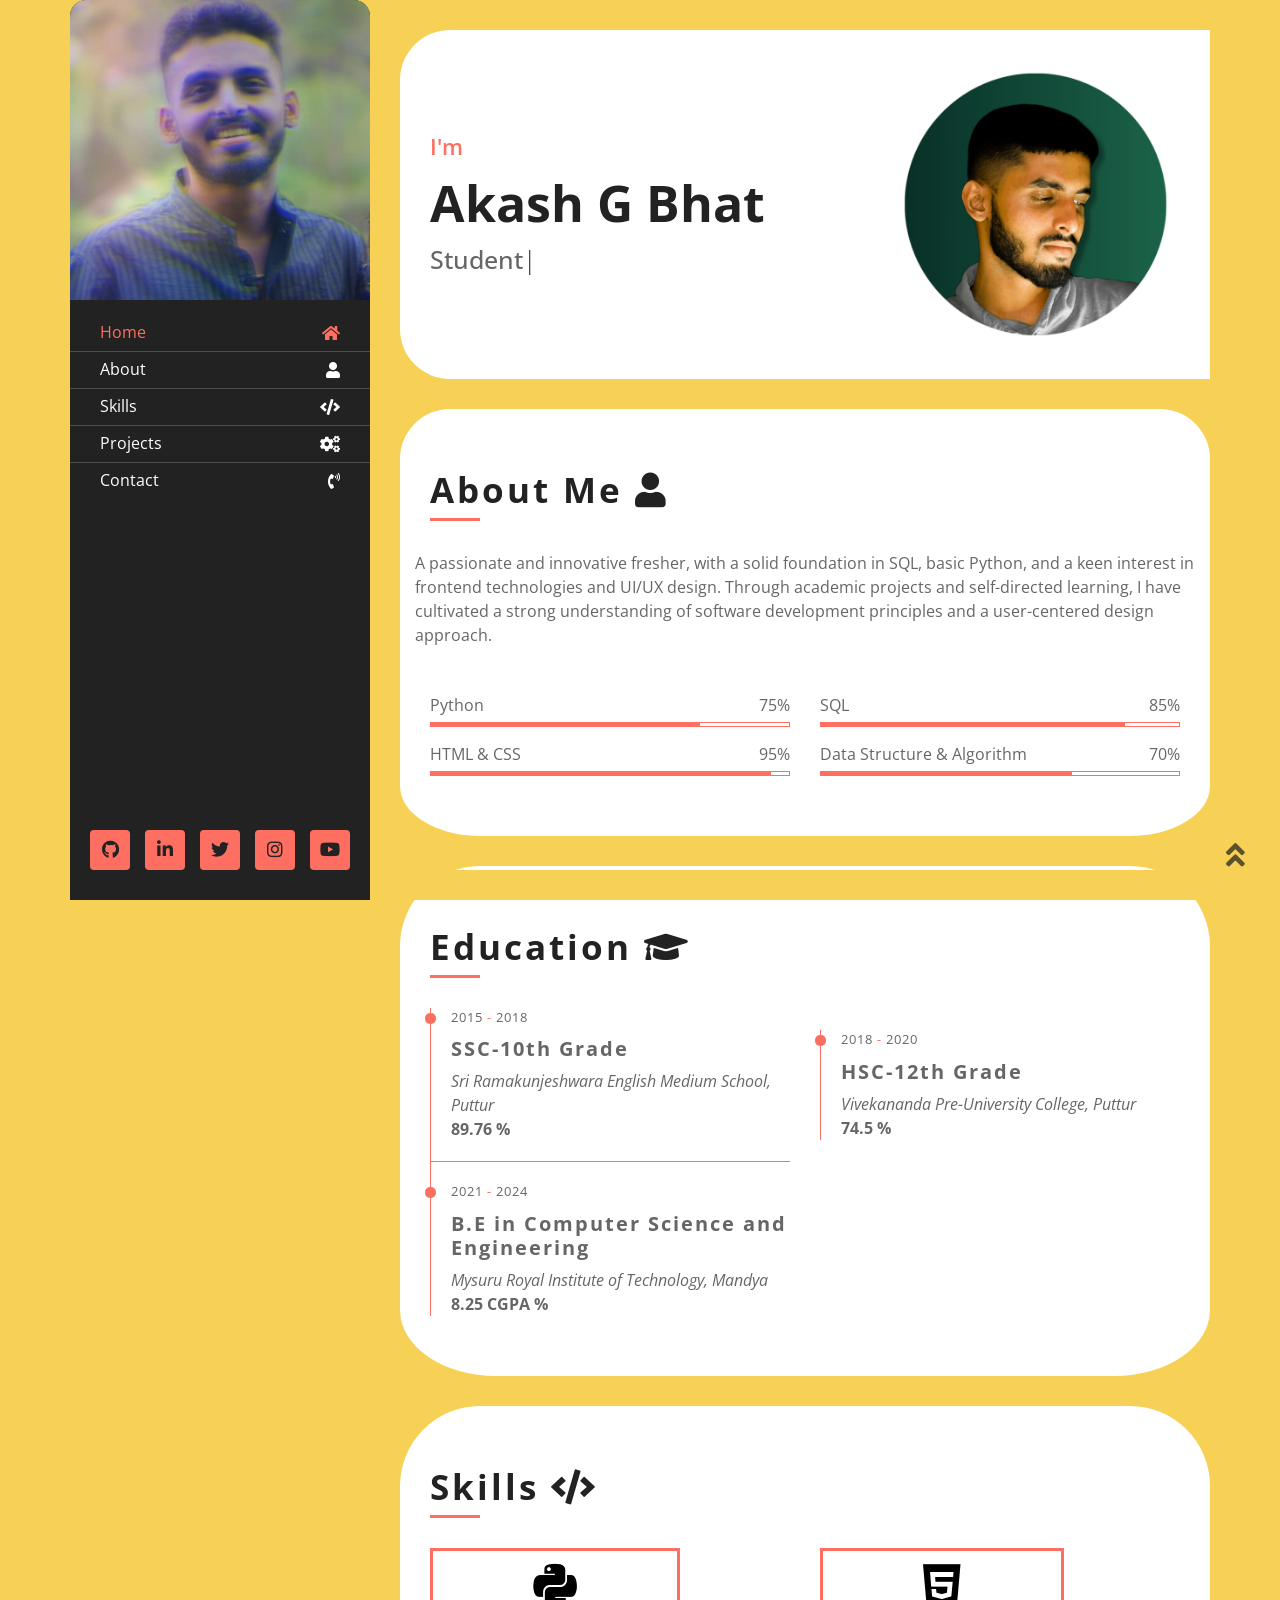
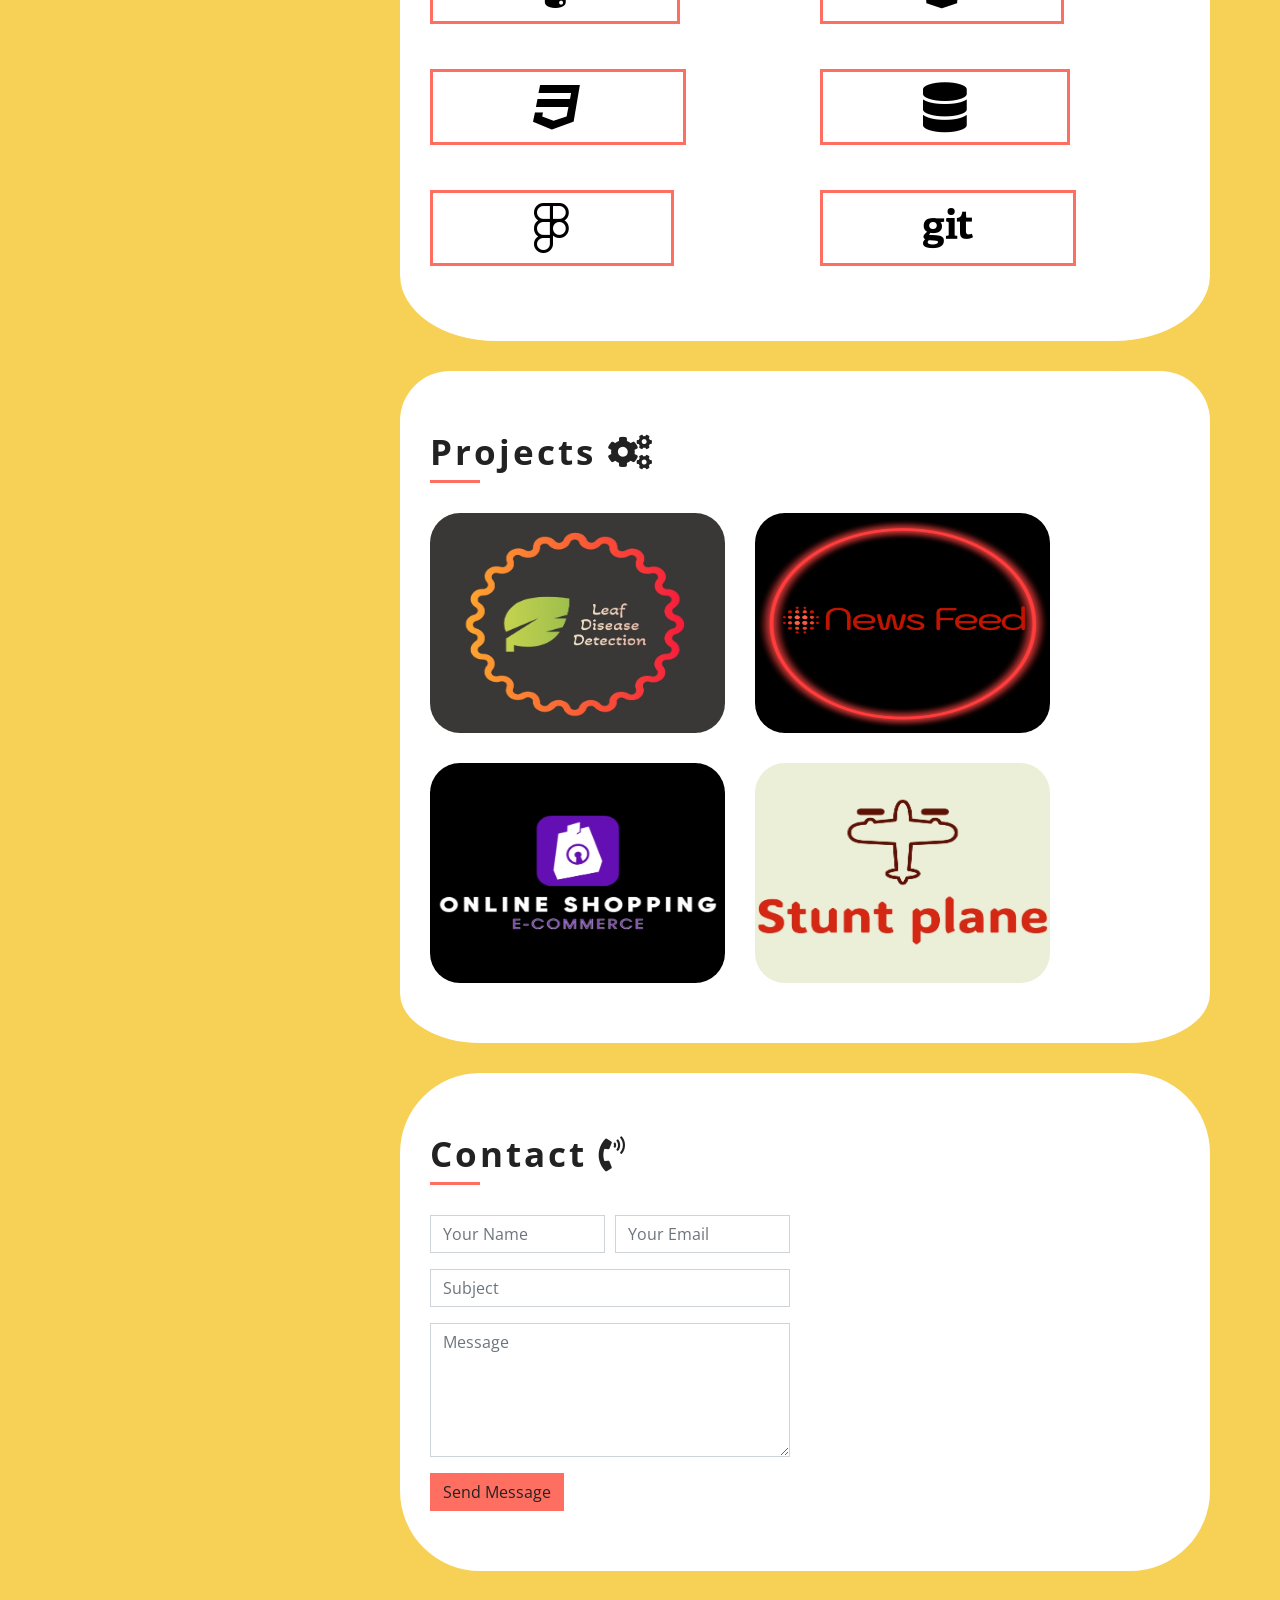
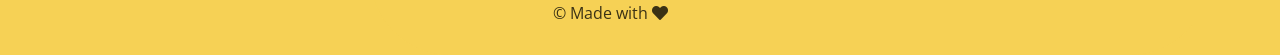
==== Akash_Portfolio/index.html @ 5461d787 "Created" ====
<!DOCTYPE html>
<html lang="en">
    <head>
        <meta charset="utf-8">
        <title>My Portfolio</title>
        <meta content="width=device-width, initial-scale=1.0" name="viewport">
        <meta content="Resume Website Template Free Download" name="keywords">
        <meta content="Resume Website Template Free Download" name="description">

        <!-- Favicon -->
        <link href="img/favicon.ico" rel="icon">

        <!-- Google Fonts -->
        <link href="https://fonts.googleapis.com/css2?family=Open+Sans:300;400;600;700;800&display=swap" rel="stylesheet">

        <!-- CSS Libraries -->
        <link href="https://stackpath.bootstrapcdn.com/bootstrap/4.4.1/css/bootstrap.min.css" rel="stylesheet">
        <link href="https://cdnjs.cloudflare.com/ajax/libs/font-awesome/5.10.0/css/all.min.css" rel="stylesheet">
        <link href="lib/slick/slick.css" rel="stylesheet">
        <link href="lib/slick/slick-theme.css" rel="stylesheet">
        <link href="lib/lightbox/css/lightbox.min.css" rel="stylesheet">

        <!-- Template Stylesheet -->
        <link href="css/style.css" rel="stylesheet">
    </head>

    <body data-spy="scroll" data-target=".navbar" data-offset="51">
        <div class="wrapper">
            <div class="sidebar">
                <div class="sidebar-header">
                    <img src="img/profile.jpg" alt="Image">
                </div>
                <div class="sidebar-content">
                    <nav class="navbar navbar-expand-md bg-dark navbar-dark">
                        <a href="#" class="navbar-brand">Navigation</a>
                        <button type="button" class="navbar-toggler" data-toggle="collapse" data-target="#navbarCollapse">
                            <span class="navbar-toggler-icon"></span>
                        </button>
                        <div class="collapse navbar-collapse" id="navbarCollapse">
                            <ul class="nav navbar-nav">
                                <li class="nav-item">
                                    <a class="nav-link" href="#header">Home<i class="fa fa-home"></i></a>
                                </li>
                                <li class="nav-item">
                                    <a class="nav-link" href="#about">About<i class="fa fa-user"></i></a>
                                </li>
                               <!--  <li class="nav-item">
                                    <a class="nav-link" href="#experience">Experience<i class="fa fa-star"></i></a>
                                </li>
                                -->
                                <li class="nav-item">
                                    <a class="nav-link" href="#service">Skills<i class="fa fa-code"></i></a>
                                </li>
                                <li class="nav-item">
                                    <a class="nav-link" href="#portfolio">Projects<i class="fa fa-cogs"></i></a>
                                </li>
                                <li class="nav-item">
                                    <a class="nav-link" href="#contact">Contact<i class="fa fa-phone-volume"></i></a>
                                </li>
                            </ul>
                        </div>
                    </nav>
                </div>
                <div class="sidebar-footer">
                        <a class="btn" href="https://github.com/akashgbhat"><i class="fab fa-github"></i></a>
                        <a class="btn" href="https://www.linkedin.com/in/akashgbhat2002"><i class="fab fa-linkedin-in"></i></a>
                        <a class="btn" href="https://x.com/akashgbhat11"><i class="fab fa-twitter"></i></a>
                        <a class="btn" href="https://www.instagram.com/akashgbhat"><i class="fab fa-instagram"></i></a>
                        <a class="btn" href="https://youtube.com/@ak11creations"><i class="fab fa-youtube"></i></a>
                </div>
            </div>
            <div class="content">
                <!-- Header Start -->
                <div class="header" id="header">
                    <div class="content-inner">
                        <p>I'm</p>
                        <h1>Akash G Bhat</h1>
                        <h2></h1>
                        <div class="typed-text">Student, Web Developer, SQL Developer, Software DeveloperS</div>
                    </div>
                </div>
                <!-- Header End -->
                
                <!-- Large Button Start -->
                <div class="large-btn">
                    <div class="content-inner">
                    </div>
                </div>
                <!-- Large Button End -->
                
                <!-- About Start -->
                <div class="about" id="about">
                    <div class="content-inner">
                        <div class="content-header">
                            <h2>About Me <i class="fa fa-user"></i></h2>
                        </div>
                        <div class="row align-items-center">
                           
                                <p>
                                    A passionate and innovative fresher, with a solid foundation in SQL, basic Python, and a keen interest in frontend technologies and UI/UX design. Through academic projects and self-directed learning, I have cultivated a strong understanding of software development principles and a user-centered design approach.                                </p>

                        </div>
                        <div class="row">
                            <div class="col-md-6">
                                <div class="skills">
                                    <div class="skill-name">
                                        <p>Python</p><p>75%</p>
                                    </div>
                                    <div class="progress">
                                        <div class="progress-bar" role="progressbar" aria-valuenow="75" aria-valuemin="0" aria-valuemax="100"></div>
                                    </div>
                                    <div class="skill-name">
                                        <p>HTML & CSS</p><p>95%</p>
                                    </div>
                                    <div class="progress">
                                        <div class="progress-bar" role="progressbar" aria-valuenow="95" aria-valuemin="0" aria-valuemax="100"></div>
                                    </div>
                                </div>
                            </div>
                            <div class="col-md-6">
                                <div class="skills">
                                    <div class="skill-name">
                                        <p>SQL</p><p>85%</p>
                                    </div>
                                    <div class="progress">
                                        <div class="progress-bar" role="progressbar" aria-valuenow="85" aria-valuemin="0" aria-valuemax="100"></div>
                                    </div>
                                    <div class="skill-name">
                                        <p>Data Structure & Algorithm</p><p>70%</p>
                                    </div>
                                    <div class="progress">
                                        <div class="progress-bar" role="progressbar" aria-valuenow="70" aria-valuemin="0" aria-valuemax="100"></div>
                                    </div>
                                </div>
                            </div>
                        </div>
                    </div>
                </div>
                <!-- About End -->
                
                <!-- Education Start -->
                <div class="education" id="education">
                    <div class="content-inner">
                        <div class="content-header">
                            <h2>Education <i class="fa fa-graduation-cap"></i></h2>
                        </div>
                        <div class="row align-items-center">
                            <div class="col-md-6">
                                <div class="edu-col">
                                    <span> 2015 <i>-</i> 2018 </span>
                                    <h3>SSC-10th Grade</h3>
                                    <p><i>Sri Ramakunjeshwara English Medium School, Puttur</i></p>
                                    <b>89.76 %</b>
                                </div>
                            </div>
                            <div class="col-md-6">
                                <div class="edu-col">
                                    <span> 2018 <i>-</i> 2020 </span>
                                    <h3>HSC-12th Grade</h3>
                                    <p><i>Vivekananda Pre-University College, Puttur</i></p>
                                    <b>74.5 %</b>
                                </div>
                            </div>
                            <div class="col-md-6">
                                <div class="edu-col">
                                    <span> 2021 <i>-</i> 2024 </span>
                                    <h3>B.E in Computer Science and Engineering</h3>
                                    <p><i>Mysuru Royal Institute of Technology, Mandya</i></p>
                                    <b>8.25 CGPA %</b>
                                </div>
                            </div>
                            
                        </div>
                    </div>
                </div>
                <!-- Education Start -->
                
                <!-- Experience
                <div class="experience" id="experience">
                    <div class="content-inner">
                        <div class="content-header">
                            <h2>Experience</h2>
                        </div>
                        <div class="row align-items-center">
                            <div class="col-md-6">
                                <div class="exp-col">
                                    <span> <i>to</i> </span>
                                    <h3></h3>
                                    <h4></h4>
                                    <h5></h5>
                                    <p></p>
                                </div>
                            </div>
                           
                            
                           
                        </div>
                    </div>
                </div>
                Experience  -->
                
                <!-- Service Start -->
                <div class="service" id="service">
                    <div class="content-inner">
                        <div class="content-header">
                            <h2>Skills <i class="fa fa-code"></i></h2>
                        </div>
                        <div class="row align-items-center">
                            <div class="col-md-6">
                                <div class="srv-col">
                                    <i class="fab fa-python"></i>
                                </div>
                            </div>
                            <div class="col-md-6">
                                <div class="srv-col">
                                  <i class="fab fa-html5"></i>

                                </div>
                            </div>
                            <div class="col-md-6">
                                <div class="srv-col">
                            <i class="fab fa-css3"></i>
                                </div>
                            </div>
                            <div class="col-md-6">
                                <div class="srv-col">
                                    <i class="fa fa-database"></i>                                    
                                </div>
                            </div>
                            <div class="col-md-6">
                                <div class="srv-col">
                                    <i class="fab fa-figma"></i>                                    
                                </div>
                            </div>

                            <div class="col-md-6">
                                <div class="srv-col">
                                    <i class="fab fa-git"></i>
                                </div>
                            </div>
                        </div>
                    </div>
                </div>
                <!-- Service Start -->
                
                <!-- Portfolio Start -->
                <div class="portfolio" id="portfolio">
                    <div class="content-inner">
                        <div class="content-header">
                            <h2>Projects <i class="fa fa-cogs"></i></h2>
                        </div>
                        <div class="row portfolio-container">
                            <div class="col-lg-5 col-md-6 portfolio-item web-des">
                                <div class="portfolio-wrap">
                                    <figure>
                                        <img src="img/project1.jpg" class="img-fluid" alt="">
                                        <a href="img/project1.jpg" data-lightbox="portfolio" data-title="Project Name" class="link-preview" title="Preview"><i class="fa fa-eye"></i></a>
                                        
                                        <a class="portfolio-title" href="#">Leaf Disease Detection <span>AI & ML</span></a>
                                    </figure>
                                </div>
                            </div>

                            <div class="col-lg-5 col-md-6 portfolio-item web-des">
                                <div class="portfolio-wrap">
                                    <figure>
                                        <img src="img/project2.jpg" class="img-fluid" alt="">
                                        <a href="img/project2.jpg" class="link-preview" data-lightbox="portfolio" data-title="Project Name" title="Preview"><i class="fa fa-eye"></i></a>
                                        <a class="portfolio-title" href="#">News Feed<span>Android Application</span></a>
                                    </figure>
                                </div>
                            </div>

                            <div class="col-lg-5 col-md-6 portfolio-item web-dev">
                                <div class="portfolio-wrap">
                                    <figure>
                                        <img src="img/project3.jpg" class="img-fluid" alt="">
                                        <a href="img/project3.jpg" class="link-preview" data-lightbox="portfolio" data-title="Project Name" title="Preview"><i class="fa fa-eye"></i></a>
                                        <a class="portfolio-title" href="#">Online Shopping <span>DBMS</span></a>
                                    </figure>
                                </div>
                            </div>
                            <div class="col-lg-5 col-md-6 portfolio-item web-dev">
                                <div class="portfolio-wrap">
                                    <figure>
                                        <img src="img/project4.jpg" class="img-fluid" alt="">
                                        <a href="img/project4.jpg" class="link-preview" data-lightbox="portfolio" data-title="Project Name" title="Preview"><i class="fa fa-eye"></i></a>
                                        <a class="portfolio-title" href="#">Stunt Plane <span>c++</span></a>
                                    </figure>
                                </div>
                            </div>

                            
                            
                            
                        </div>
                    </div>
                </div>
                <!-- Portfolio Start -->
                

                
                <!-- Contact Start -->
                <div class="contact" id="contact">
                    <div class="content-inner">
                        <div class="content-header">
                            <h2>Contact <i class="fa fa-phone-volume"></i></h2>
                        </div>
                        <div class="row align-items-center">
                            <div class="col-md-6">
                                <div class="form">
                                    <form>
                                        <div class="form-row">
                                            <div class="form-group col-md-6">
                                                <input type="text" class="form-control" placeholder="Your Name" />
                                            </div>
                                            <div class="form-group col-md-6">
                                                <input type="email" class="form-control" placeholder="Your Email" />
                                            </div>
                                        </div>
                                        <div class="form-group">
                                            <input type="text" class="form-control" placeholder="Subject" />
                                        </div>
                                        <div class="form-group">
                                            <textarea class="form-control" rows="5" placeholder="Message"></textarea>
                                        </div>
                                        <div><button class="btn" type="submit">Send Message</button></div>
                                    </form>
                                </div>
                            </div>
                        </div>
                    </div>
                </div>
                <!-- Contact End -->
                
                <!-- Footer Start -->
                <div class="footer">
                    <div class="content-inner">
                        <div class="row align-items-center">
                            <div class="col-md-6">
                                <p>&copy; Made with <i class="fa fa-heart " ></i>  </p>
                            
                            </div>
                        </div>
                    </div>
                </div>
                <!-- Footer Start -->
            </div>
        </div>
        
        <!-- Back to Top -->
        <a href="#" class="back-to-top"><i class="fa fa-angle-double-up"></i></a>
        
        <!-- JavaScript Libraries -->
        <script src="https://code.jquery.com/jquery-3.4.1.min.js"></script>
        <script src="https://stackpath.bootstrapcdn.com/bootstrap/4.4.1/js/bootstrap.bundle.min.js"></script>
        <script src="lib/easing/easing.min.js"></script>
        <script src="lib/slick/slick.min.js"></script>
        <script src="lib/typed/typed.min.js"></script>
        <script src="lib/waypoints/waypoints.min.js"></script>
        <script src="lib/isotope/isotope.pkgd.min.js"></script>
        <script src="lib/lightbox/js/lightbox.min.js"></script>
        
        <!-- Template Javascript -->
        <script src="js/main.js"></script>
    </body>
</html>
---- Akash_Portfolio/css/style.css ----
/**********************************/
/********** General CSS ***********/
/**********************************/
body {
    color: #666666;
    background: #F6D155;
    font-family: 'Open Sans', sans-serif;
}

a {
    color: #222222;
    transition: all .3s;
}

a:hover,
a:active,
a:focus {
    color: #FF6F61;
    outline: none;
    text-decoration: none;
}

.btn:focus {
    box-shadow: none;
}


/**********************************/
/****** Layout with Sidebar *******/
/**********************************/
.wrapper {
    position: relative;
    margin: 0 auto;
    width: 100%;
    max-width: 1140px;
}

.wrapper .sidebar {
    position: relative;
    width: 100%;
    float: left;
    border-radius: 1rem;

    background: #222222;
}

.wrapper .content {
    position: relative;
    width: 100%;
    padding: 15px;
    float: left;
    border-radius: 5rem;
        background: #F6D155;
}

.wrapper .sidebar-header,
.wrapper .sidebar-footer {
    display: none;
}

.navbar {
    padding: 15px;
    background: #222222 !important;
}

.navbar-expand-md .navbar-nav .nav-item {
    width: 100%;
    border-top: 1px solid rgba(255, 255, 255, .2);
}

.navbar-expand-md .navbar-nav .nav-item:first-child{
    border-top: none;
}

.navbar-expand-md .navbar-nav .nav-link {
    color: #ffffff;
    padding: 5px 15px 7px 15px;
    transition: all .3s;
}

.navbar-expand-md .navbar-nav .nav-link i {
    color: #ffffff;
    float: right;
    padding-top: 5px;
    transition: all .3s;
}

.navbar-expand-md .navbar-nav .nav-link:hover,
.navbar-expand-md .navbar-nav .nav-link.active {
    color: #FF6F61;
}

.navbar-expand-md .navbar-nav .nav-link:hover i,
.navbar-expand-md .navbar-nav .nav-link.active i{
    color: #FF6F61;
}


.wrapper .sidebar,
.wrapper .content {
    -webkit-transition: margin 200ms ease-out;
    -moz-transition: margin 200ms ease-out;
    -o-transition: margin 200ms ease-out;
    transition: margin 200ms ease-out;
}

@media (min-width: 768px) {
    .wrapper .content {
        padding: 30px 0px 30px 30px;
    }
    
    .wrapper .content::before,
    .wrapper .content::after {
        position: fixed;
        content: "";
        width: 100%;
        height: 30px;
        background: #F6D155;
        z-index: 1;
    }
    
    .wrapper .content::before {
        top: 0;
    }
    
    .wrapper .content::after {
        bottom: 0;
    }
    
    .wrapper .sidebar {
        position: fixed;
        width: 300px;
        height: 100%;
        margin-left: -250px;
        float: left;
        overflow: auto;
        scrollbar-width: thin;
        scrollbar-color: gray;
        z-index: 2;
    }

    .wrapper .sidebar:hover {
        margin-left: 0px;
    }
    
    .wrapper .content {
        position: relative;
        width: calc(100% - 50px);
        margin-left: 50px;
        float: right;
    }
    
    .wrapper .sidebar:hover  .sidebar-header {
        position: relative;
        display: block;
        width: 100%;
    }

    .wrapper .sidebar .sidebar-header img {
        width: 100%;
        height: auto;
    }
    
    .navbar-brand {
        display: none;
    }
    
    .navbar {
        padding: 15px 0;
        flex-direction: column;
    }
    
    .wrapper .sidebar:hover .navbar-expand-md .navbar-nav .nav-link {
        padding: 5px 30px 7px 30px;
    }
    
    .wrapper .sidebar::-webkit-scrollbar {
        width: 7px;
    }

    .wrapper .sidebar::-webkit-scrollbar-track {
        -webkit-box-shadow: inset 0 0 6px rgba(0,0,0,0.1);
    }

    .wrapper .sidebar::-webkit-scrollbar-thumb {
        background-color: darkgrey;
        outline: 1px solid slategrey;
        border-radius: 7px
    }
    
    .navbar-brand {
        display: none;
    }
    
    .sidebar .sidebar-footer {
        width: 300px;
        position: fixed;
        bottom: 0;
        padding: 15px;
        font-size: 0;
        text-align: center;
        background: #222222;
    }
    
    .sidebar .sidebar-footer a {
        display: inline-block;
        width: 40px;
        height: 40px;
        padding: 5px 0;
        margin: 0 15px 15px 0;
        text-align: center;
        font-size: 18px;
        color: #222222;
        background: #FF6F61;
    }
    
    .sidebar .sidebar-footer a:last-child {
        margin-right: 0;
    }
    
    .sidebar .sidebar-footer a:hover {
        color: #FF6F61;
        background: #ffffff;
    }
    
    .sidebar:hover .sidebar-footer {
        display: block;
    }
}

@media (min-width: 992px) {
    .wrapper .sidebar {
        margin: 0;
    }

    .wrapper .content {
        width: calc(100% - 300px);
        margin-left: 300px;
    }

    .sidebar .sidebar-header {
        position: relative;
        display: block;
        width: 100%;
    }
    
    .navbar-expand-md .navbar-nav .nav-link {
        padding: 5px 30px 7px 30px;
    }
    
    .sidebar .sidebar-footer {
        display: block;
    }
}

@media (max-width: 1140px) {
    .wrapper .content {
        padding: 30px;
    }
}

@media (max-width: 576px) {
    .wrapper .content {
        padding: 15px;
    }
}


/**********************************/
/******** Back to Top CSS *********/
/**********************************/
.back-to-top {
    position: fixed;
    display: none;
    width: 30px;
    height: 30px;
    text-align: center;
    line-height: 1;
    font-size: 30px;
    right: 30px;
    bottom: 30px;
    transition: background 0.5s;
    z-index: 11;
}

.back-to-top i {
    color: #222222;
}

.back-to-top i:hover {
    color: #FF6F61;
}

.back-to-top {
    -webkit-animation: action 1s infinite  alternate;
    animation: action 1s infinite  alternate;
}

@-webkit-keyframes action {
    0% { transform: translateY(0); }
    100% { transform: translateY(-15px); }
}

@keyframes action {
    0% { transform: translateY(0); }
    100% { transform: translateY(-15px); }
}


/**********************************/
/*********** Header CSS ***********/
/**********************************/
.header {
    position: relative;
    background: #ffffff;
    border-radius: 50px;

}

.header .content-inner {
    padding: 100px 30px;
    background: url(../img/profile.png) right bottom no-repeat;
    background-size: contain;
  
}

.header p {
    color: #FF6F61;
    font-size: 22px;
    font-weight: 600;
    margin-bottom: 10px;
}

.header h1 {
    color: #222222;
    font-size: 50px;
    font-weight: 700;
}

.header h2 {
    display: inline-block;
    margin: 0;
    height: 25px;
    font-size: 25px;
}

.header .typed-text {
    display: none;
}

.header .typed-cursor {
    font-size: 25px;
    font-weight: 300;
    color: #222222;
}

.large-btn .content-inner {
    font-size: 0;

    border-bottom: 30px solid #F6D155;
}

.large-btn .btn {
    position: relative;
    width: 50%;
    padding: 15px 0;
    color: #FF6F61;
    font-size: 20px;
    background: #222222;
    border-radius: 0;
}

.large-btn .btn:last-child {
    color: #222222;
    background: #FF6F61;
}

.large-btn .btn i {
    margin-right: 8px;
}

.large-btn .btn::after {
    position: absolute;
    content: "";
    width: 0;
    height: 100%;
    top: 0;
    left: 0;
    transition: all .3s;
}

.large-btn .btn:hover::after {
    width: 100%;
    background: rgba(255, 255, 255, .1);
}


/**********************************/
/******* Content Header CSS *******/
/**********************************/
.content-header {
    position: relative;
    width: 100%;
    margin-bottom: 30px;
    padding-bottom: 10px;
}

.content-header h2 {
    color: #222222;
    font-size: 35px;
    font-weight: 700;
    letter-spacing: 3px;
    margin: 0;
}

.content-header::after {
    content: '';
    position: absolute;
    display: block;
    width: 50px;
    height: 3px;
    bottom: 0;
    left: 0;
    background: #FF6F61;
}


/**********************************/
/*********** About CSS ************/
/**********************************/
.about {
    position: relative;
    padding: 60px 30px;
    background: #ffffff;
    border-radius: 50px;
    border-bottom: 30px solid #F6D155;
    border-bottom-left-radius: 5rem;
    border-bottom-right-radius: 5rem;
}


.about img {
    width: 100%;
    height: auto;
}

@media(max-width: 767.98px) {
    .about img {
        margin-bottom: 15px;
    }
}

.about .btn {
    border-radius: 0;
    color: #222222;
    background: #FF6F61;
    transition: all .3s;
}

.about .btn:hover {
    color: #FF6F61;
    background: #222222;
}

.about .skills {
    padding-top: 15px;
}

.about .skill-name {
    margin-top: 15px;
}

.about .skill-name p {
    display: inline-block;
    margin-bottom: 5px;
    font-size: 16px;
    font-weight: 400;
}

.about .skill-name p:last-child {
    float: right;
}

.about .progress {
    height: 5px;
    border: 1px solid #FF6F61;
    border-radius: 0;
    background: #ffffff;
}

.about .progress .progress-bar {
    width: 1px;
    background: #FF6F61;
    border-radius: 0;
    transition: 1s;
}


/**********************************/
/********* Education CSS **********/
/**********************************/
.education {
    position: relative;
    padding: 60px 30px;
    background: #ffffff;
    border-radius: 5rem;
    border-bottom-left-radius: 6rem;
    border-bottom-right-radius: 6rem;
    border-bottom: 30px solid #F6D155;
}

.education .edu-col {
    position: relative;
    width: 100%;
    padding: 20px 0 20px 20px;
    border-left: 1px solid #FF6F61;
    border-bottom: 1px solid #FF6F61;
}

.education .col-md-6:first-child .edu-col {
    padding-top: 0;
}

.education .col-md-6:last-child .edu-col {
    border-bottom: none;
    padding-bottom: 0;
}

@media (min-width: 768px) {
    .education .col-md-6:nth-child(-n+2) .edu-col {
        padding-top: 0;
    }

    .education .col-md-6:last-child .edu-col,
    .education .col-md-6:nth-last-child(2) .edu-col {
        border-bottom: none;
        padding-bottom: 0;
    }
}

.education .edu-col span {
    position: relative;
    display: block;
    font-size: 13px;
    letter-spacing: 1px;
    margin-bottom: 10px;
}

.education .edu-col span::before {
    position: absolute;
    content: "";
    width: 11px;
    height: 11px;
    background: #FF6F61;
    top: 5px;
    left: -26px;
    border-radius: 5px;
}

.education .edu-col span i {
    color: #FF6F61;
}

.education .edu-col h3 {
    font-size: 20px;
    font-weight: 700;
    letter-spacing: 2px;
}

.education .edu-col p {
    margin: 0;
}



/* Experience CSS 

.experience {
    position: relative;
    padding: 60px 30px;
    background: #ffffff;
    border-bottom: 30px solid #F6D155;
}

.experience .exp-col {
    position: relative;
    width: 100%;
    padding: 20px 0 20px 20px;
    border-left: 1px solid #FF6F61;
    border-bottom: 1px solid #FF6F61;
}

.experience .col-md-6:first-child .exp-col {
    padding-top: 0;
}

.experience .col-md-6:last-child .exp-col {
    border-bottom: none;
    padding-bottom: 0;
}

@media (min-width: 768px) {
    .experience .col-md-6:nth-child(-n+2) .exp-col {
        padding-top: 0;
    }

    .experience .col-md-6:last-child .exp-col,
    .experience .col-md-6:nth-last-child(2) .exp-col {
        border-bottom: none;
        padding-bottom: 0;
    }
}

.experience .exp-col span {
    position: relative;
    display: block;
    font-size: 13px;
    letter-spacing: 1px;
    margin-bottom: 10px;
}

.experience .exp-col span::before {
    position: absolute;
    content: "";
    width: 11px;
    height: 11px;
    background: #FF6F61;
    top: 5px;
    left: -26px;
    border-radius: 5px;
}

.experience .exp-col span i {
    color: #FF6F61;
}

.experience .exp-col h3 {
    font-size: 20px;
    font-weight: 700;
    letter-spacing: 2px;
    margin-bottom: 5px;
}

.experience .exp-col h4 {
    font-size: 14px;
    font-weight: 400;
    font-style: italic;
    margin-bottom: 5px;
}

.experience .exp-col h5 {
    font-size: 16px;
    font-weight: 600;
    margin-bottom: 10px;
}

.experience .exp-col p {
    margin: 0;
}
*/


/*********** Service CSS **********/

.service {
    position: relative;
    padding: 60px 30px 30px 30px;
    background: #ffffff;
    
    border-radius: 5rem;
    border-bottom-left-radius: 6rem;
    border-bottom-right-radius: 6rem;
    border-bottom: 30px solid #F6D155;
}

.service .srv-col {
    position: center;
    width: 100%;
    margin-bottom: 30px;
}

.service .srv-col i {
    padding: 10px  100px 10px;
    font-size: 50px;
    position:relative;
    border-style:solid;
    border-color: #FF6F61;
    color: #000000;
    margin-bottom: 15px;
}



/**********************************/
/********** Portfolio CSS *********/
/**********************************/
.portfolio {
    position: relative;
    padding: 60px 30px 30px 30px;
    background: #ffffff;
    border-bottom: 30px solid #F6D155;
    border-radius: 50px;
    border-bottom-left-radius: 5rem;
    border-bottom-right-radius: 5rem;
}






.portfolio .portfolio-item {
    position: relative;
    height: 250px;
    overflow: hidden;


}

.portfolio .portfolio-item figure {
    background: #ffffff;
    overflow: hidden;
    height: 220px;
    position: relative;
    border-radius: 30px;
    margin: 0; 
}

.portfolio .portfolio-item figure img {
    width: 100%; 
    height: 100%; 
    
    object-fit:fill;
}

.portfolio .portfolio-item figure:hover img {
    opacity: 0.3;
    transition: 0.2s;
}



.portfolio .portfolio-item figure .portfolio-title {
    position: absolute;
    display: inline-block;
    opacity: 0;
    line-height: 1;
    text-align: center;
    width: 45px;
    height: 35px;
    background: #FF6F61;
    transition: 0.2s linear;
}

.portfolio .portfolio-item figure .link-preview i,
.portfolio .portfolio-item figure .link-details i {
    color: #222222;
    padding-top: 10px;
    font-size: 16px;
}

.portfolio .portfolio-item figure .link-preview:hover,
.portfolio .portfolio-item figure .link-details:hover {
    background: #222222;
}

.portfolio .portfolio-item figure .link-preview:hover i,
.portfolio .portfolio-item figure .link-details:hover i {
    color: #FF6F61;
}

.portfolio .portfolio-item figure .link-preview {
    left: 50%;
    top: calc(25% - 18px);
}

.portfolio .portfolio-item figure .link-details {
    right: 50%;
    top: calc(25% - 18px);
}

.portfolio .portfolio-item figure .portfolio-title {
    margin: 0;
    width: 100%;
    height: 50%;
    left: 0;
    right: 0;
    top: 100%;
    padding: 30px 10px;
    color: #222222;
    font-size: 16px;
    font-weight: 600;
    background: rgba(255, 111, 97, .5);
    border-radius: 0;
}

.portfolio .portfolio-item figure .portfolio-title:hover {
    text-decoration: none;
}

.portfolio .portfolio-item figure .portfolio-title span {
    display: block;
    margin-top: 10px;
    font-family: 'Open Sans', sans-serif;
    font-size: 13px;
    font-weight: 300;
}

.portfolio .portfolio-item figure:hover .link-preview {
    opacity: 1;
    left: calc(50% - 61px);
}

.portfolio .portfolio-item figure:hover .link-details {
    opacity: 1;
    right: calc(50% - 61px);
}

.portfolio .portfolio-item figure:hover .portfolio-title {
    opacity: 1;
    top: 50%;
}



/**********************************/
/*********** Contact CSS ***********/
/**********************************/
.contact {
    position: relative;
    padding: 60px 30px 30px 30px;
    background: #ffffff;
    border-radius: 5rem;
    border-bottom-left-radius: 5rem;
    border-bottom-right-radius: 5rem;
}

.contact .contact-info {
    position: relative;
    width: 100%;
    margin-bottom: 30px;
}

.contact .contact-info p {
    font-size: 16px;
    font-weight: 600;
    letter-spacing: 1px;
    margin-bottom: 10px;
}

.contact .contact-info p i {
    width: 25px;
    color: #FF6F61;
}

.contact .contact-info p a {
    color: #666666;
}

.contact .contact-info p a:hover {
    color: #FF6F61;
    text-decoration: none;
}

.contact .social {
    font-size: 0;
}

.contact .social a {
    width: 35px;
    height: 35px;
    padding: 5px 0;
    color: #222222;
    background: #FF6F61;
    border-radius: 0;
    margin-top: 15px;
    margin-right: 15px;
    transition: all .3s;
}

.contact .social a:last-child {
    margin-right: 0;
}

.contact .social a:hover {
    color: #FF6F61;
    background: #222222;
}

.contact .form {
    position: relative;
    width: 100%;
    margin-bottom: 30px;
}

.contact .form .form-control {
    border-radius: 0;
}

.contact .form .form-control:focus {
    box-shadow: none;
    border-color: #FF6F61;
}

.contact .form .btn {
    color: #222222;
    background: #FF6F61;
    border-radius: 0;
    transition: all .3s;
}

.contact .form .btn:hover {
    color: #FF6F61;
    background: #222222;
}


/**********************************/
/*********** Footer CSS ***********/
/**********************************/
.footer {
    position: relative;
    width: 100%;
    padding: 30px 30px 0 30px;
    background: #F6D155;
}




.footer p {
    color: #000000c3;
    margin: 0;
    text-align:center;
}
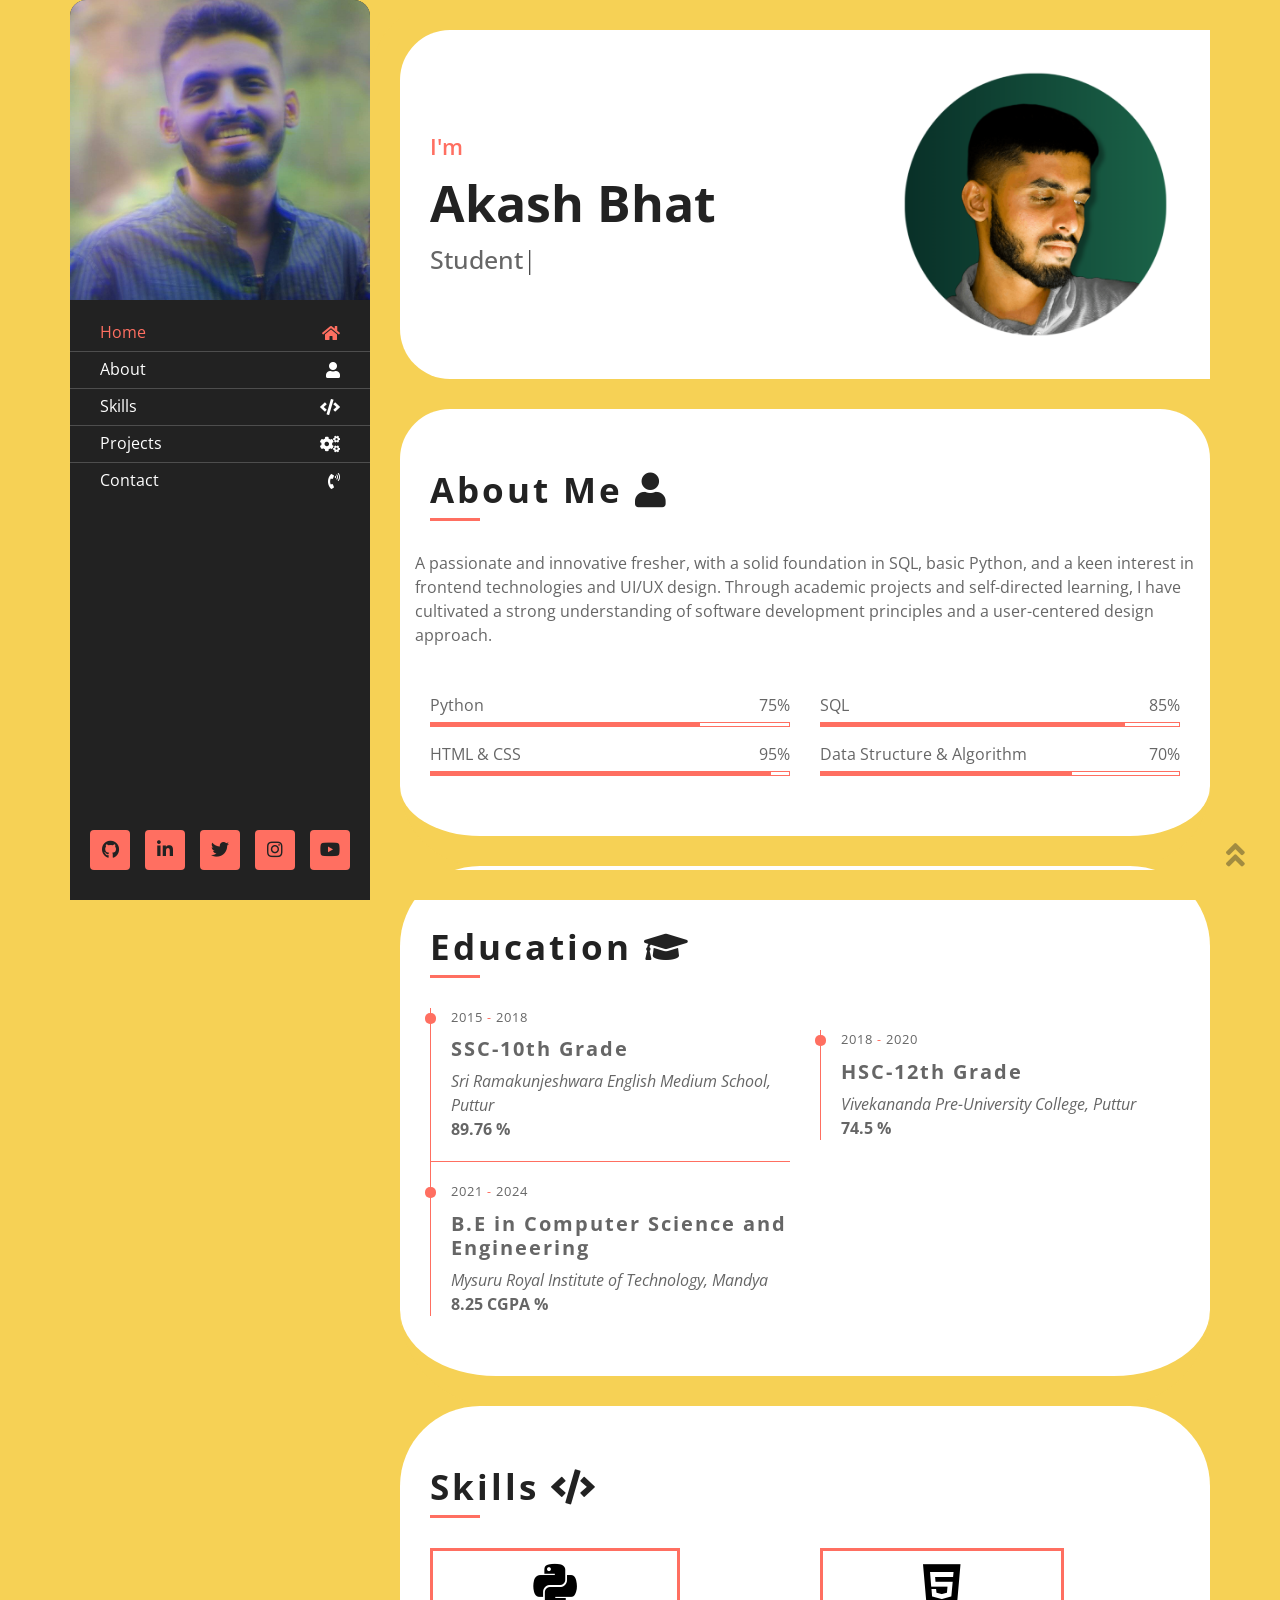
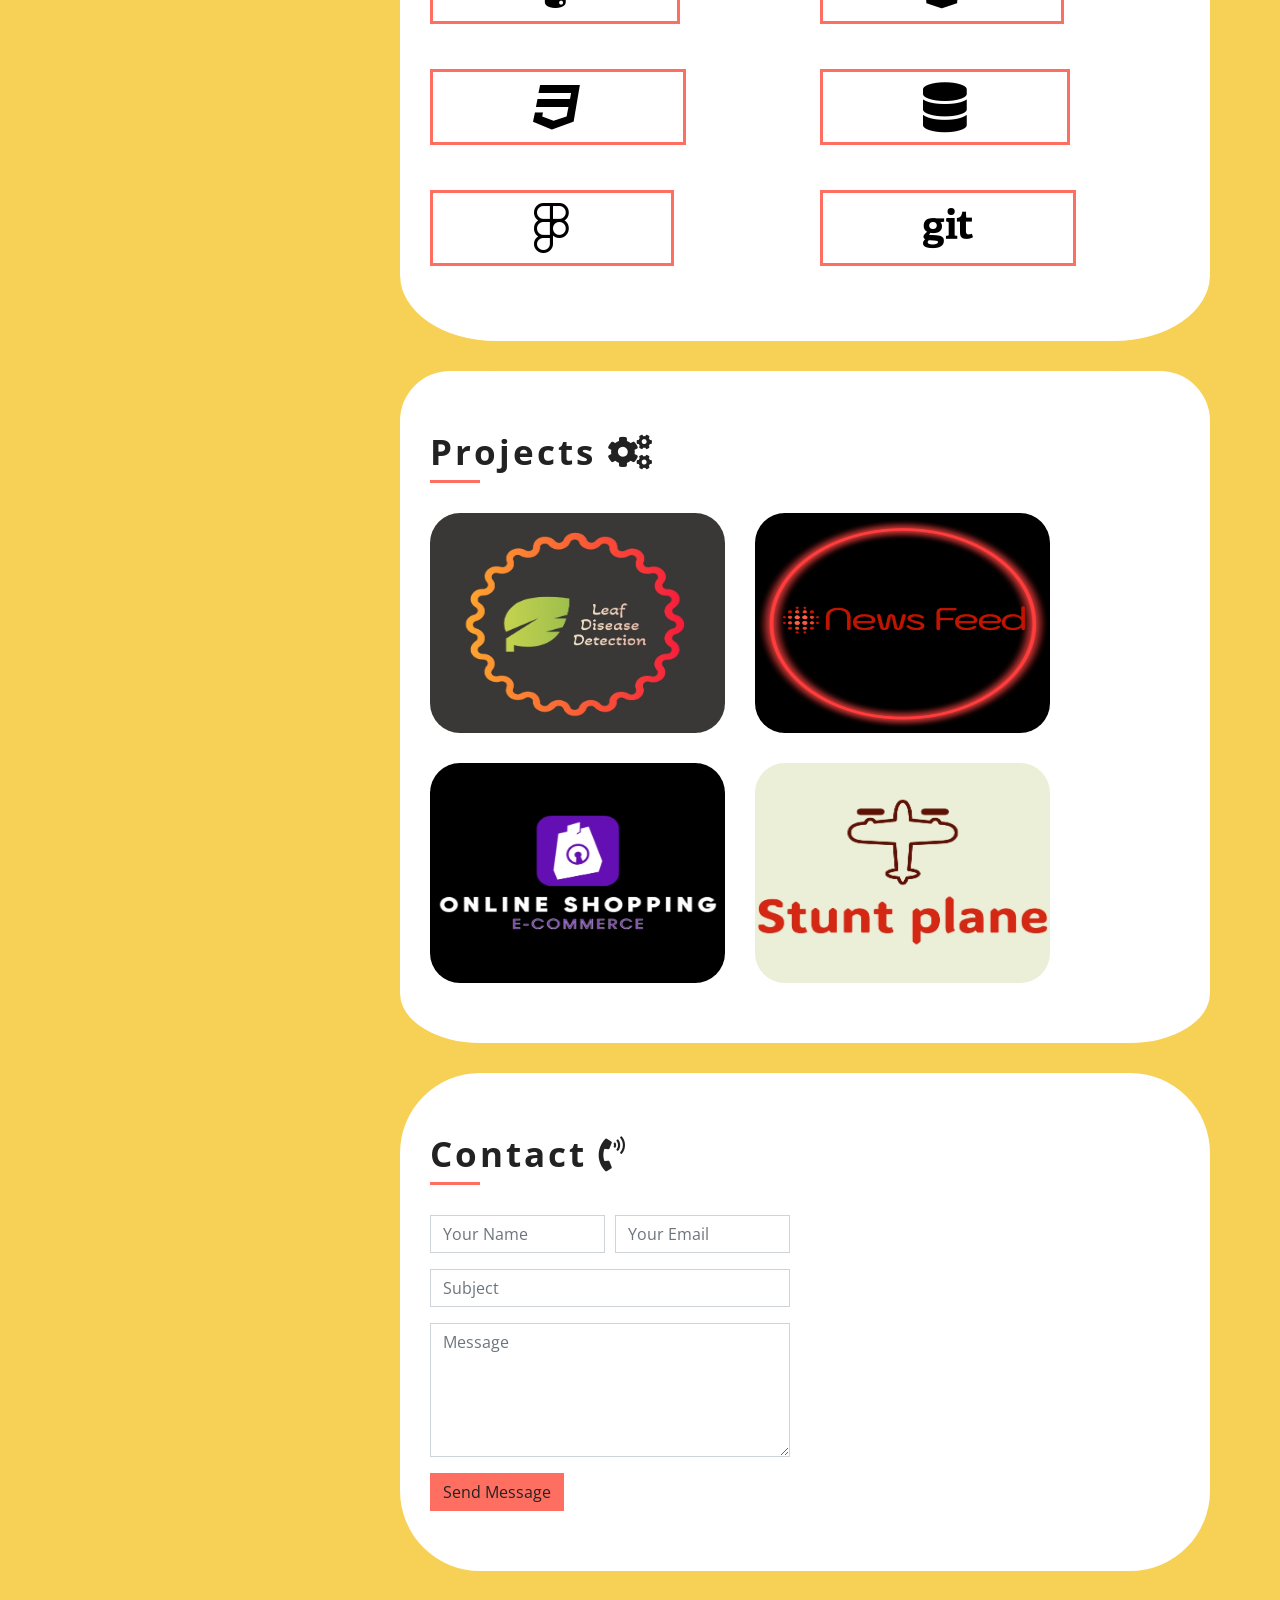
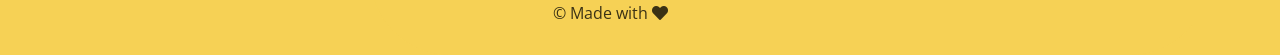
==== commit 753ec958: "Created" ====
--- a/Akash_Portfolio/index.html
+++ b/Akash_Portfolio/index.html
@@ -74,7 +74,7 @@
                 <div class="header" id="header">
                     <div class="content-inner">
                         <p>I'm</p>
-                        <h1>Akash G Bhat</h1>
+                        <h1>Akash Bhat</h1>
                         <h2></h1>
                         <div class="typed-text">Student, Web Developer, SQL Developer, Software DeveloperS</div>
                     </div>
--- a/Akash_Portfolio/css/style.css
+++ b/Akash_Portfolio/css/style.css
@@ -315,14 +315,17 @@
     background: #ffffff;
     border-radius: 50px;
 
+
+
 }
 
 .header .content-inner {
     padding: 100px 30px;
     background: url(../img/profile.png) right bottom no-repeat;
     background-size: contain;
-  
-}
+}
+
+
 
 .header p {
     color: #FF6F61;
@@ -394,6 +397,15 @@
     background: rgba(255, 255, 255, .1);
 }
 
+@media (max-width: 1000px){
+    .header .content-inner{
+    
+        background-position:fixed;
+        background-size:160px;
+
+
+    }
+}
 
 /**********************************/
 /******* Content Header CSS *******/
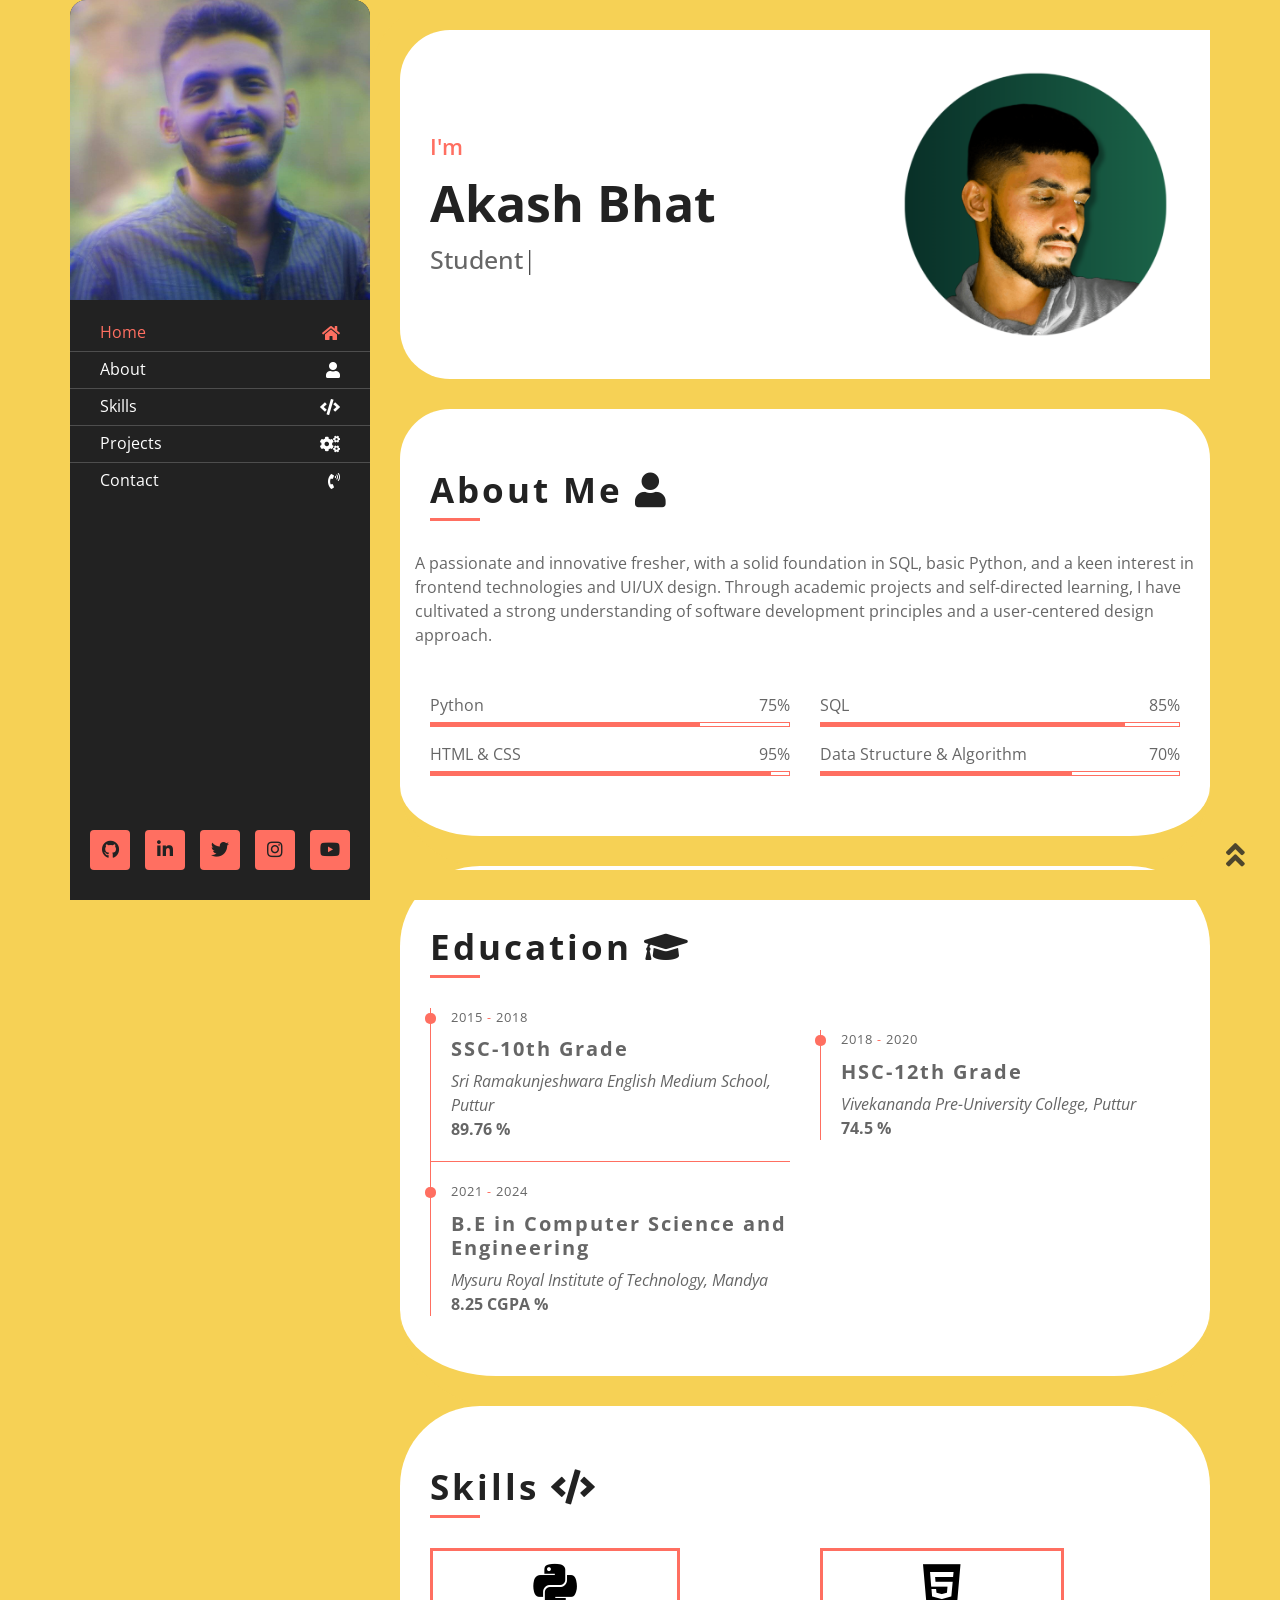
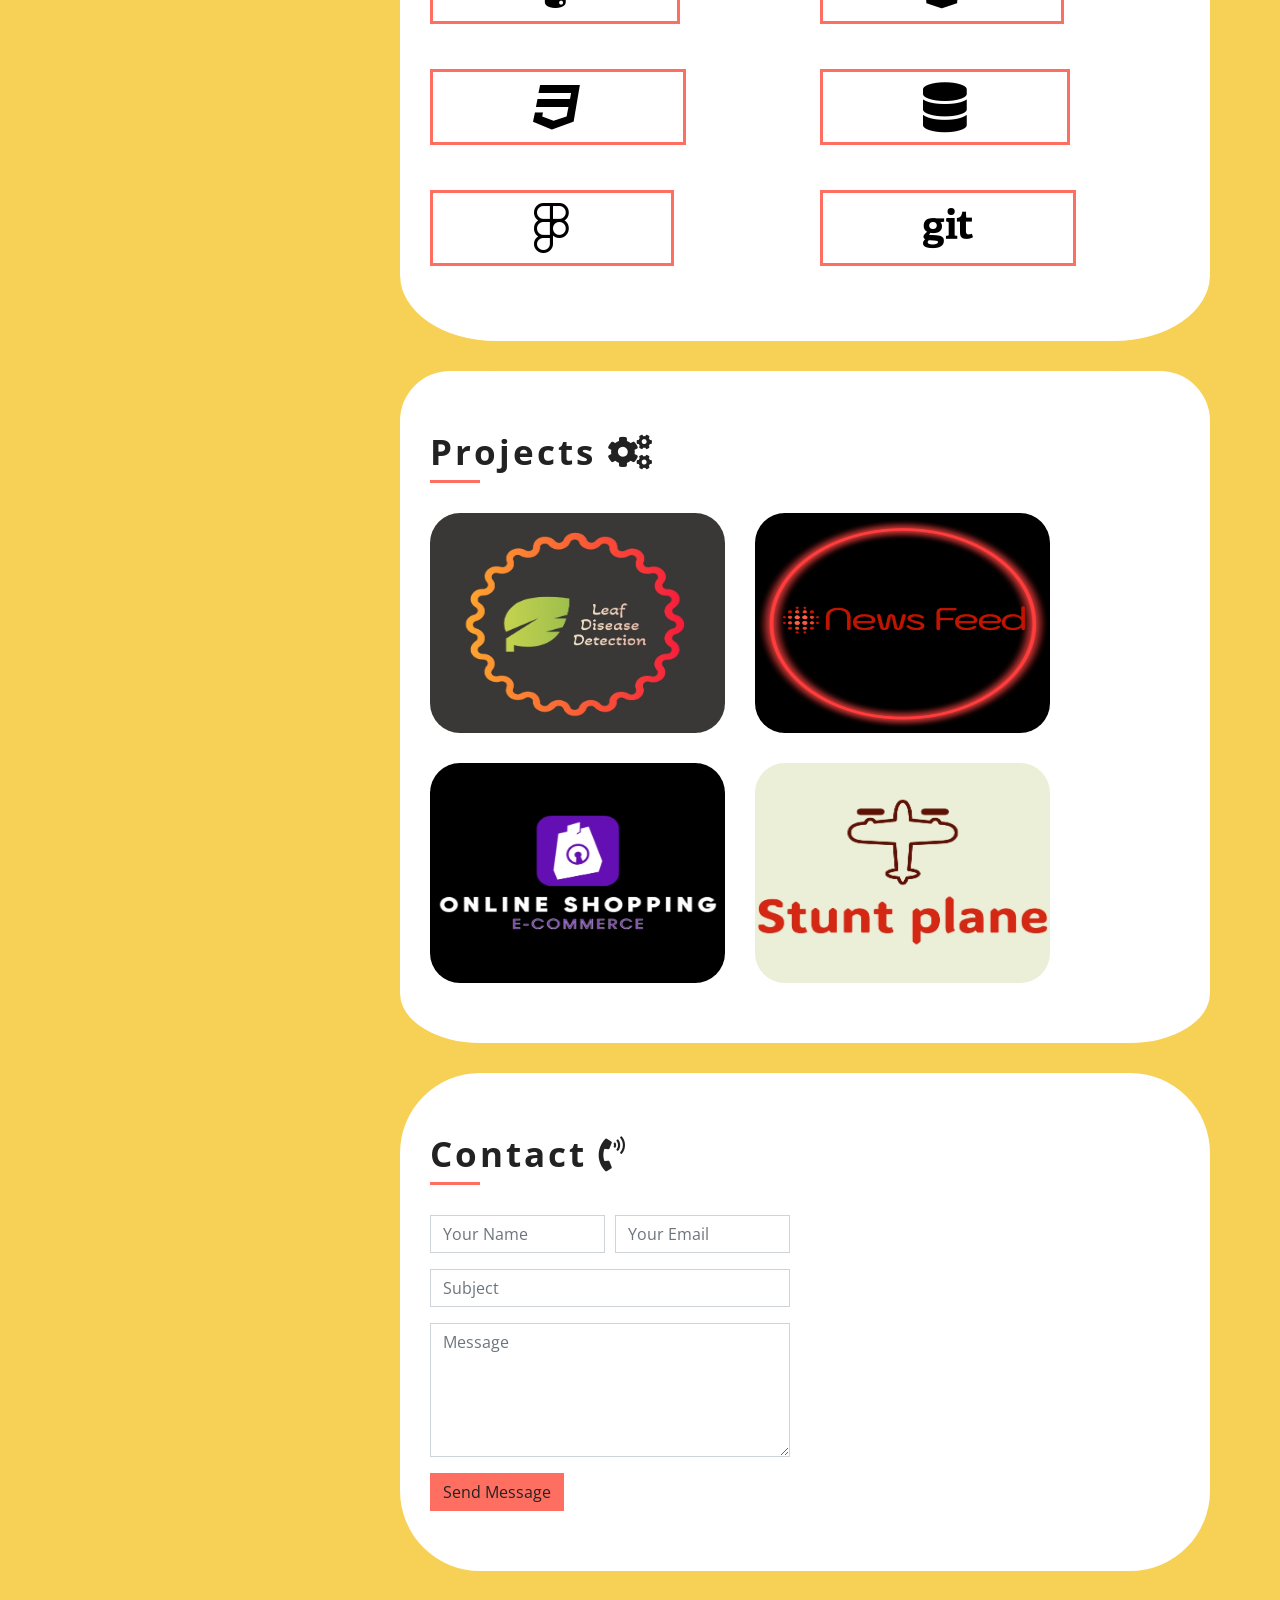
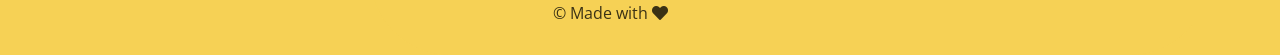
==== commit e29039b2: "update" ====
--- a/Akash_Portfolio/index.html
+++ b/Akash_Portfolio/index.html
@@ -76,7 +76,7 @@
                         <p>I'm</p>
                         <h1>Akash Bhat</h1>
                         <h2></h1>
-                        <div class="typed-text">Student, Web Developer, SQL Developer, Software DeveloperS</div>
+                        <div class="typed-text">Student, Web Developer, SQL Developer, Software Developer</div>
                     </div>
                 </div>
                 <!-- Header End -->
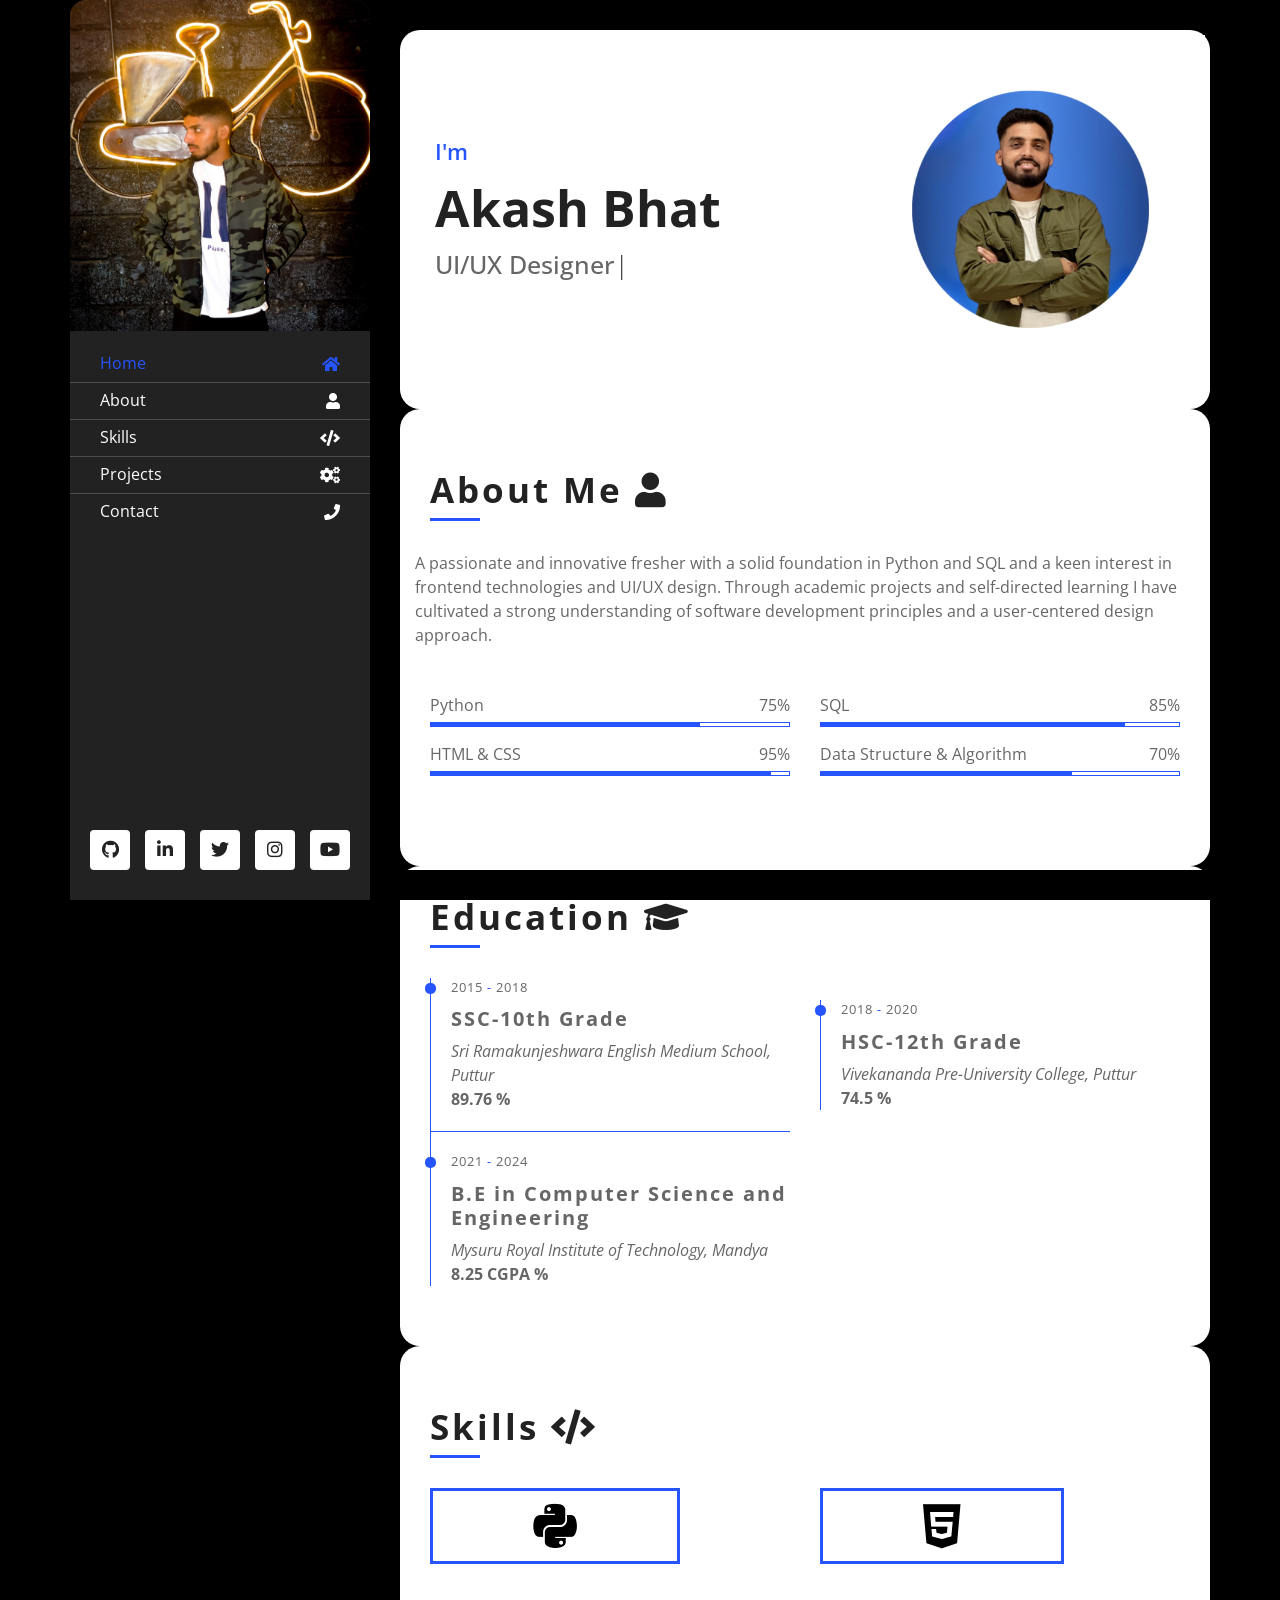
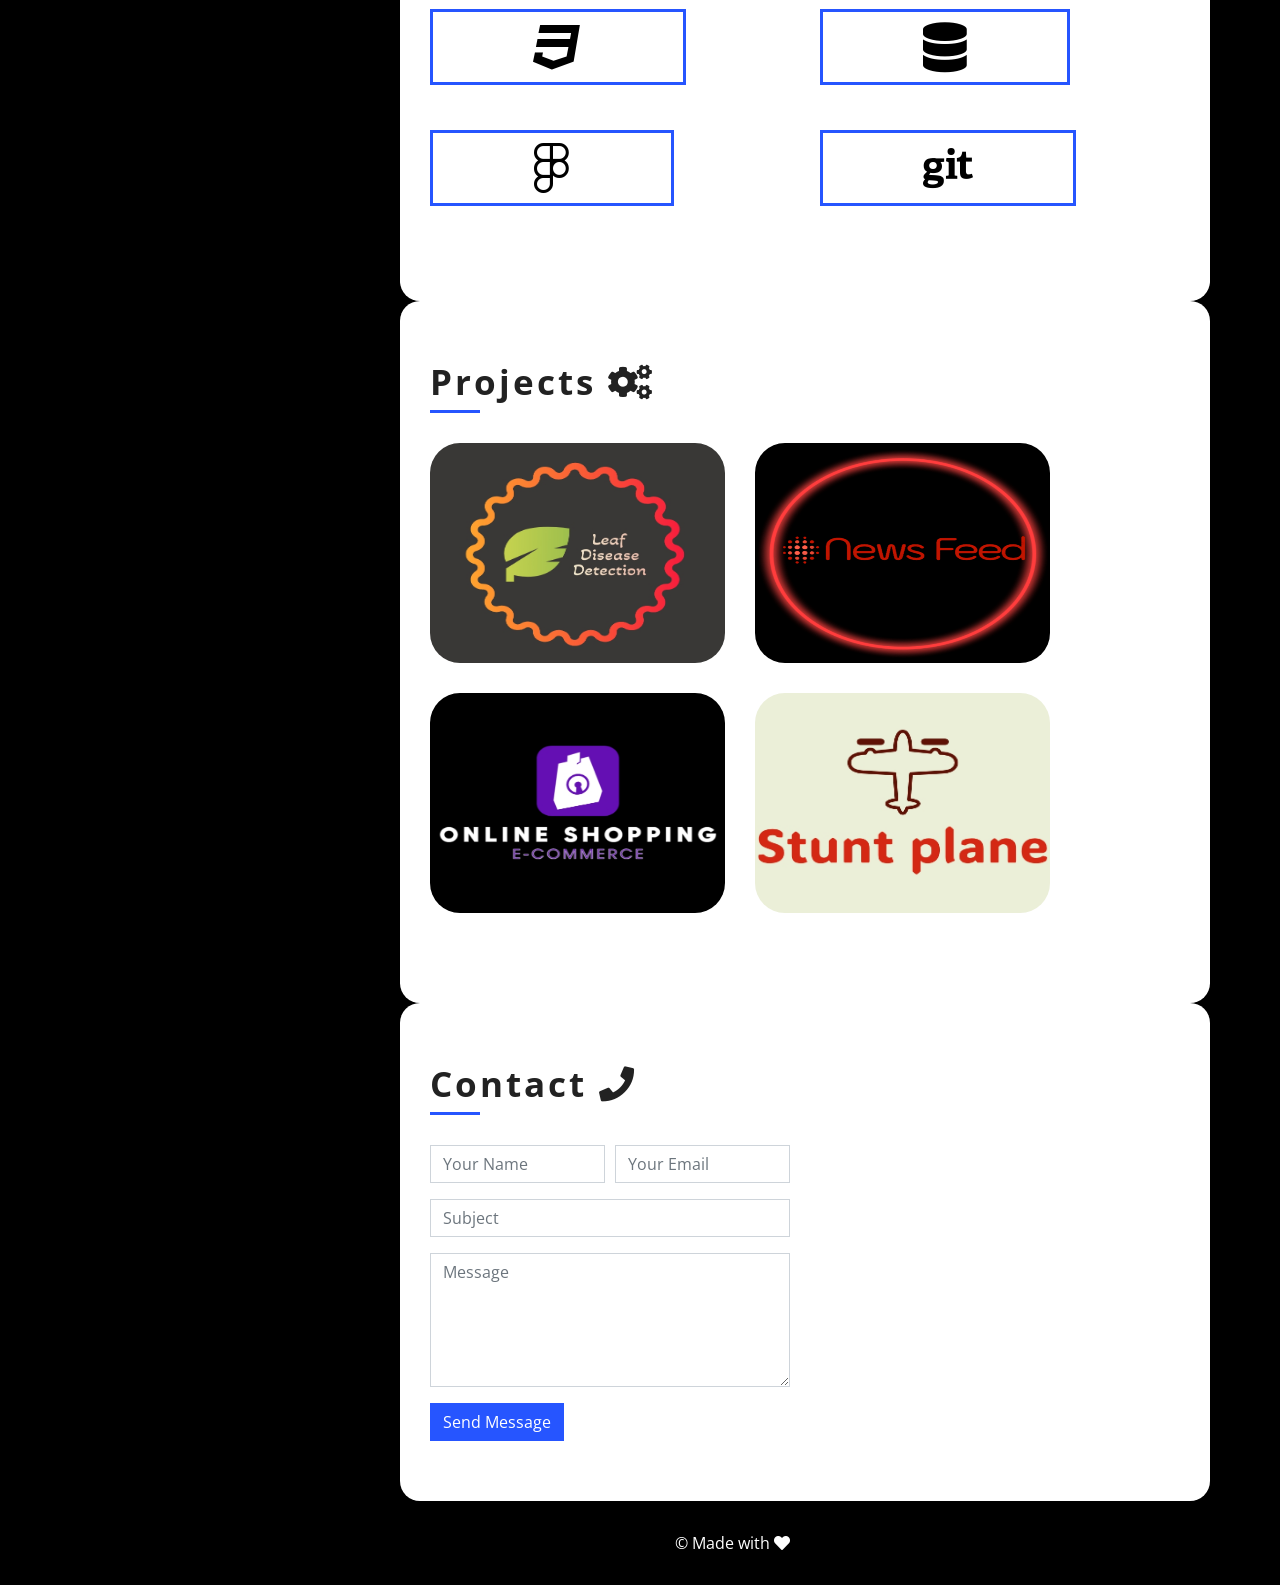
==== commit 39c02f32: "Add files via upload" ====
--- a/Akash_Portfolio/index.html
+++ b/Akash_Portfolio/index.html
@@ -1,367 +1,405 @@
-<!DOCTYPE html>
-<html lang="en">
-    <head>
-        <meta charset="utf-8">
-        <title>My Portfolio</title>
-        <meta content="width=device-width, initial-scale=1.0" name="viewport">
-        <meta content="Resume Website Template Free Download" name="keywords">
-        <meta content="Resume Website Template Free Download" name="description">
-
-        <!-- Favicon -->
-        <link href="img/favicon.ico" rel="icon">
-
-        <!-- Google Fonts -->
-        <link href="https://fonts.googleapis.com/css2?family=Open+Sans:300;400;600;700;800&display=swap" rel="stylesheet">
-
-        <!-- CSS Libraries -->
-        <link href="https://stackpath.bootstrapcdn.com/bootstrap/4.4.1/css/bootstrap.min.css" rel="stylesheet">
-        <link href="https://cdnjs.cloudflare.com/ajax/libs/font-awesome/5.10.0/css/all.min.css" rel="stylesheet">
-        <link href="lib/slick/slick.css" rel="stylesheet">
-        <link href="lib/slick/slick-theme.css" rel="stylesheet">
-        <link href="lib/lightbox/css/lightbox.min.css" rel="stylesheet">
-
-        <!-- Template Stylesheet -->
-        <link href="css/style.css" rel="stylesheet">
-    </head>
-
-    <body data-spy="scroll" data-target=".navbar" data-offset="51">
-        <div class="wrapper">
-            <div class="sidebar">
-                <div class="sidebar-header">
-                    <img src="img/profile.jpg" alt="Image">
-                </div>
-                <div class="sidebar-content">
-                    <nav class="navbar navbar-expand-md bg-dark navbar-dark">
-                        <a href="#" class="navbar-brand">Navigation</a>
-                        <button type="button" class="navbar-toggler" data-toggle="collapse" data-target="#navbarCollapse">
-                            <span class="navbar-toggler-icon"></span>
-                        </button>
-                        <div class="collapse navbar-collapse" id="navbarCollapse">
-                            <ul class="nav navbar-nav">
-                                <li class="nav-item">
-                                    <a class="nav-link" href="#header">Home<i class="fa fa-home"></i></a>
-                                </li>
-                                <li class="nav-item">
-                                    <a class="nav-link" href="#about">About<i class="fa fa-user"></i></a>
-                                </li>
-                               <!--  <li class="nav-item">
-                                    <a class="nav-link" href="#experience">Experience<i class="fa fa-star"></i></a>
-                                </li>
-                                -->
-                                <li class="nav-item">
-                                    <a class="nav-link" href="#service">Skills<i class="fa fa-code"></i></a>
-                                </li>
-                                <li class="nav-item">
-                                    <a class="nav-link" href="#portfolio">Projects<i class="fa fa-cogs"></i></a>
-                                </li>
-                                <li class="nav-item">
-                                    <a class="nav-link" href="#contact">Contact<i class="fa fa-phone-volume"></i></a>
-                                </li>
-                            </ul>
-                        </div>
-                    </nav>
-                </div>
-                <div class="sidebar-footer">
-                        <a class="btn" href="https://github.com/akashgbhat"><i class="fab fa-github"></i></a>
-                        <a class="btn" href="https://www.linkedin.com/in/akashgbhat2002"><i class="fab fa-linkedin-in"></i></a>
-                        <a class="btn" href="https://x.com/akashgbhat11"><i class="fab fa-twitter"></i></a>
-                        <a class="btn" href="https://www.instagram.com/akashgbhat"><i class="fab fa-instagram"></i></a>
-                        <a class="btn" href="https://youtube.com/@ak11creations"><i class="fab fa-youtube"></i></a>
-                </div>
-            </div>
-            <div class="content">
-                <!-- Header Start -->
-                <div class="header" id="header">
-                    <div class="content-inner">
-                        <p>I'm</p>
-                        <h1>Akash Bhat</h1>
-                        <h2></h1>
-                        <div class="typed-text">Student, Web Developer, SQL Developer, Software Developer</div>
-                    </div>
-                </div>
-                <!-- Header End -->
-                
-                <!-- Large Button Start -->
-                <div class="large-btn">
-                    <div class="content-inner">
-                    </div>
-                </div>
-                <!-- Large Button End -->
-                
-                <!-- About Start -->
-                <div class="about" id="about">
-                    <div class="content-inner">
-                        <div class="content-header">
-                            <h2>About Me <i class="fa fa-user"></i></h2>
-                        </div>
-                        <div class="row align-items-center">
-                           
-                                <p>
-                                    A passionate and innovative fresher, with a solid foundation in SQL, basic Python, and a keen interest in frontend technologies and UI/UX design. Through academic projects and self-directed learning, I have cultivated a strong understanding of software development principles and a user-centered design approach.                                </p>
-
-                        </div>
-                        <div class="row">
-                            <div class="col-md-6">
-                                <div class="skills">
-                                    <div class="skill-name">
-                                        <p>Python</p><p>75%</p>
-                                    </div>
-                                    <div class="progress">
-                                        <div class="progress-bar" role="progressbar" aria-valuenow="75" aria-valuemin="0" aria-valuemax="100"></div>
-                                    </div>
-                                    <div class="skill-name">
-                                        <p>HTML & CSS</p><p>95%</p>
-                                    </div>
-                                    <div class="progress">
-                                        <div class="progress-bar" role="progressbar" aria-valuenow="95" aria-valuemin="0" aria-valuemax="100"></div>
-                                    </div>
-                                </div>
-                            </div>
-                            <div class="col-md-6">
-                                <div class="skills">
-                                    <div class="skill-name">
-                                        <p>SQL</p><p>85%</p>
-                                    </div>
-                                    <div class="progress">
-                                        <div class="progress-bar" role="progressbar" aria-valuenow="85" aria-valuemin="0" aria-valuemax="100"></div>
-                                    </div>
-                                    <div class="skill-name">
-                                        <p>Data Structure & Algorithm</p><p>70%</p>
-                                    </div>
-                                    <div class="progress">
-                                        <div class="progress-bar" role="progressbar" aria-valuenow="70" aria-valuemin="0" aria-valuemax="100"></div>
-                                    </div>
-                                </div>
-                            </div>
-                        </div>
-                    </div>
-                </div>
-                <!-- About End -->
-                
-                <!-- Education Start -->
-                <div class="education" id="education">
-                    <div class="content-inner">
-                        <div class="content-header">
-                            <h2>Education <i class="fa fa-graduation-cap"></i></h2>
-                        </div>
-                        <div class="row align-items-center">
-                            <div class="col-md-6">
-                                <div class="edu-col">
-                                    <span> 2015 <i>-</i> 2018 </span>
-                                    <h3>SSC-10th Grade</h3>
-                                    <p><i>Sri Ramakunjeshwara English Medium School, Puttur</i></p>
-                                    <b>89.76 %</b>
-                                </div>
-                            </div>
-                            <div class="col-md-6">
-                                <div class="edu-col">
-                                    <span> 2018 <i>-</i> 2020 </span>
-                                    <h3>HSC-12th Grade</h3>
-                                    <p><i>Vivekananda Pre-University College, Puttur</i></p>
-                                    <b>74.5 %</b>
-                                </div>
-                            </div>
-                            <div class="col-md-6">
-                                <div class="edu-col">
-                                    <span> 2021 <i>-</i> 2024 </span>
-                                    <h3>B.E in Computer Science and Engineering</h3>
-                                    <p><i>Mysuru Royal Institute of Technology, Mandya</i></p>
-                                    <b>8.25 CGPA %</b>
-                                </div>
-                            </div>
-                            
-                        </div>
-                    </div>
-                </div>
-                <!-- Education Start -->
-                
-                <!-- Experience
-                <div class="experience" id="experience">
-                    <div class="content-inner">
-                        <div class="content-header">
-                            <h2>Experience</h2>
-                        </div>
-                        <div class="row align-items-center">
-                            <div class="col-md-6">
-                                <div class="exp-col">
-                                    <span> <i>to</i> </span>
-                                    <h3></h3>
-                                    <h4></h4>
-                                    <h5></h5>
-                                    <p></p>
-                                </div>
-                            </div>
-                           
-                            
-                           
-                        </div>
-                    </div>
-                </div>
-                Experience  -->
-                
-                <!-- Service Start -->
-                <div class="service" id="service">
-                    <div class="content-inner">
-                        <div class="content-header">
-                            <h2>Skills <i class="fa fa-code"></i></h2>
-                        </div>
-                        <div class="row align-items-center">
-                            <div class="col-md-6">
-                                <div class="srv-col">
-                                    <i class="fab fa-python"></i>
-                                </div>
-                            </div>
-                            <div class="col-md-6">
-                                <div class="srv-col">
-                                  <i class="fab fa-html5"></i>
-
-                                </div>
-                            </div>
-                            <div class="col-md-6">
-                                <div class="srv-col">
-                            <i class="fab fa-css3"></i>
-                                </div>
-                            </div>
-                            <div class="col-md-6">
-                                <div class="srv-col">
-                                    <i class="fa fa-database"></i>                                    
-                                </div>
-                            </div>
-                            <div class="col-md-6">
-                                <div class="srv-col">
-                                    <i class="fab fa-figma"></i>                                    
-                                </div>
-                            </div>
-
-                            <div class="col-md-6">
-                                <div class="srv-col">
-                                    <i class="fab fa-git"></i>
-                                </div>
-                            </div>
-                        </div>
-                    </div>
-                </div>
-                <!-- Service Start -->
-                
-                <!-- Portfolio Start -->
-                <div class="portfolio" id="portfolio">
-                    <div class="content-inner">
-                        <div class="content-header">
-                            <h2>Projects <i class="fa fa-cogs"></i></h2>
-                        </div>
-                        <div class="row portfolio-container">
-                            <div class="col-lg-5 col-md-6 portfolio-item web-des">
-                                <div class="portfolio-wrap">
-                                    <figure>
-                                        <img src="img/project1.jpg" class="img-fluid" alt="">
-                                        <a href="img/project1.jpg" data-lightbox="portfolio" data-title="Project Name" class="link-preview" title="Preview"><i class="fa fa-eye"></i></a>
-                                        
-                                        <a class="portfolio-title" href="#">Leaf Disease Detection <span>AI & ML</span></a>
-                                    </figure>
-                                </div>
-                            </div>
-
-                            <div class="col-lg-5 col-md-6 portfolio-item web-des">
-                                <div class="portfolio-wrap">
-                                    <figure>
-                                        <img src="img/project2.jpg" class="img-fluid" alt="">
-                                        <a href="img/project2.jpg" class="link-preview" data-lightbox="portfolio" data-title="Project Name" title="Preview"><i class="fa fa-eye"></i></a>
-                                        <a class="portfolio-title" href="#">News Feed<span>Android Application</span></a>
-                                    </figure>
-                                </div>
-                            </div>
-
-                            <div class="col-lg-5 col-md-6 portfolio-item web-dev">
-                                <div class="portfolio-wrap">
-                                    <figure>
-                                        <img src="img/project3.jpg" class="img-fluid" alt="">
-                                        <a href="img/project3.jpg" class="link-preview" data-lightbox="portfolio" data-title="Project Name" title="Preview"><i class="fa fa-eye"></i></a>
-                                        <a class="portfolio-title" href="#">Online Shopping <span>DBMS</span></a>
-                                    </figure>
-                                </div>
-                            </div>
-                            <div class="col-lg-5 col-md-6 portfolio-item web-dev">
-                                <div class="portfolio-wrap">
-                                    <figure>
-                                        <img src="img/project4.jpg" class="img-fluid" alt="">
-                                        <a href="img/project4.jpg" class="link-preview" data-lightbox="portfolio" data-title="Project Name" title="Preview"><i class="fa fa-eye"></i></a>
-                                        <a class="portfolio-title" href="#">Stunt Plane <span>c++</span></a>
-                                    </figure>
-                                </div>
-                            </div>
-
-                            
-                            
-                            
-                        </div>
-                    </div>
-                </div>
-                <!-- Portfolio Start -->
-                
-
-                
-                <!-- Contact Start -->
-                <div class="contact" id="contact">
-                    <div class="content-inner">
-                        <div class="content-header">
-                            <h2>Contact <i class="fa fa-phone-volume"></i></h2>
-                        </div>
-                        <div class="row align-items-center">
-                            <div class="col-md-6">
-                                <div class="form">
-                                    <form>
-                                        <div class="form-row">
-                                            <div class="form-group col-md-6">
-                                                <input type="text" class="form-control" placeholder="Your Name" />
-                                            </div>
-                                            <div class="form-group col-md-6">
-                                                <input type="email" class="form-control" placeholder="Your Email" />
-                                            </div>
-                                        </div>
-                                        <div class="form-group">
-                                            <input type="text" class="form-control" placeholder="Subject" />
-                                        </div>
-                                        <div class="form-group">
-                                            <textarea class="form-control" rows="5" placeholder="Message"></textarea>
-                                        </div>
-                                        <div><button class="btn" type="submit">Send Message</button></div>
-                                    </form>
-                                </div>
-                            </div>
-                        </div>
-                    </div>
-                </div>
-                <!-- Contact End -->
-                
-                <!-- Footer Start -->
-                <div class="footer">
-                    <div class="content-inner">
-                        <div class="row align-items-center">
-                            <div class="col-md-6">
-                                <p>&copy; Made with <i class="fa fa-heart " ></i>  </p>
-                            
-                            </div>
-                        </div>
-                    </div>
-                </div>
-                <!-- Footer Start -->
-            </div>
-        </div>
-        
-        <!-- Back to Top -->
-        <a href="#" class="back-to-top"><i class="fa fa-angle-double-up"></i></a>
-        
-        <!-- JavaScript Libraries -->
-        <script src="https://code.jquery.com/jquery-3.4.1.min.js"></script>
-        <script src="https://stackpath.bootstrapcdn.com/bootstrap/4.4.1/js/bootstrap.bundle.min.js"></script>
-        <script src="lib/easing/easing.min.js"></script>
-        <script src="lib/slick/slick.min.js"></script>
-        <script src="lib/typed/typed.min.js"></script>
-        <script src="lib/waypoints/waypoints.min.js"></script>
-        <script src="lib/isotope/isotope.pkgd.min.js"></script>
-        <script src="lib/lightbox/js/lightbox.min.js"></script>
-        
-        <!-- Template Javascript -->
-        <script src="js/main.js"></script>
-    </body>
-</html>
+<!DOCTYPE html>
+<html lang="en">
+    <head>
+        <meta charset="utf-8">
+        <title>My Portfolio</title>
+        <meta content="width=device-width, initial-scale=1.0" name="viewport">
+        <meta content="Resume Website Template Free Download" name="keywords">
+        <meta content="Resume Website Template Free Download" name="description">
+
+        <!-- Favicon -->
+        <link href="img/favicon.ico" rel="icon">
+
+        <!-- Google Fonts -->
+        <link href="https://fonts.googleapis.com/css2?family=Open+Sans:300;400;600;700;800&display=swap" rel="stylesheet">
+   
+        <!-- CSS Libraries -->
+        <link href="https://stackpath.bootstrapcdn.com/bootstrap/4.4.1/css/bootstrap.min.css" rel="stylesheet">
+        <link href="https://cdnjs.cloudflare.com/ajax/libs/font-awesome/5.10.0/css/all.min.css" rel="stylesheet">
+        <link href="lib/slick/slick.css" rel="stylesheet">
+        <link href="lib/slick/slick-theme.css" rel="stylesheet">
+        <link href="lib/lightbox/css/lightbox.min.css" rel="stylesheet">
+
+        <!-- Template Stylesheet -->
+        <link href="css/style.css" rel="stylesheet">
+    </head>
+
+    <body data-spy="scroll" data-target=".navbar" data-offset="51">
+        <div class="wrapper">
+            <div class="sidebar">
+                <div class="sidebar-header">
+                    <img src="img/profile.jpg" alt="Image">
+                </div>
+                <div class="sidebar-content">
+                    <nav class="navbar navbar-expand-md bg-dark navbar-dark">
+                        <a href="#" class="navbar-brand">Navigation</a>
+                        <button type="button" class="navbar-toggler" data-toggle="collapse" data-target="#navbarCollapse">
+                            <span class="navbar-toggler-icon"></span>
+                        </button>
+                        <div class="collapse navbar-collapse" id="navbarCollapse">
+                            <ul class="nav navbar-nav">
+                                <li class="nav-item">
+                                    <a class="nav-link" href="#header">Home<i class="fa fa-home"></i></a>
+                                </li>
+                                <li class="nav-item">
+                                    <a class="nav-link" href="#about">About<i class="fa fa-user"></i></a>
+                                </li>
+                               <!--  <li class="nav-item">
+                                    <a class="nav-link" href="#experience">Experience<i class="fa fa-star"></i></a>
+                                </li>
+                                -->
+                                <li class="nav-item">
+                                    <a class="nav-link" href="#service">Skills<i class="fa fa-code"></i></a>
+                                </li>
+                                <li class="nav-item">
+                                    <a class="nav-link" href="#portfolio">Projects<i class="fa fa-cogs"></i></a>
+                                </li>
+                                <li class="nav-item">
+                                    <a class="nav-link" href="#contact">Contact<i class="fa fa-phone"></i></a>
+                                </li>
+                            </ul>
+                        </div>
+                    </nav>
+                </div>
+                <div class="sidebar-footer">
+                        <a class="btn" href="https://github.com/akashgbhat"><i class="fab fa-github"></i></a>
+                        <a class="btn" href="https://www.linkedin.com/in/akashgbhat2002"><i class="fab fa-linkedin-in"></i></a>
+                        <a class="btn" href="https://x.com/akashgbhat11"><i class="fab fa-twitter"></i></a>
+                        <a class="btn" href="https://www.instagram.com/akashgbhat"><i class="fab fa-instagram"></i></a>
+                        <a class="btn" href="https://youtube.com/@ak11creations"><i class="fab fa-youtube"></i></a>
+                </div>
+            </div>
+            <div class="content">
+                <!-- Header Start -->
+                <div class="header" id="header">
+                    <div class="content-inner">
+                        <p>I'm</p>
+                        <h1>Akash Bhat</h1>
+                        <h2></h1>
+                        <div class="typed-text">UI/UX Designer, Web Developer, Graphic Designer, Software Developer</div>
+                    </div>
+                </div>
+                <!-- Header End -->
+                
+                <!-- Large Button Start -->
+                <div class="large-btn">
+                    <div class="content-inner">
+                    </div>
+                </div>
+                <!-- Large Button End -->
+                
+                <!-- About Start -->
+                <div class="about" id="about">
+                    <div class="content-inner">
+                        <div class="content-header">
+                            <h2>About Me <i class="fa fa-user"></i></h2>
+                        </div>
+                        <div class="row align-items-center">
+                           
+                                <p>
+                                    A passionate and innovative fresher with a solid foundation in Python and SQL and a keen interest in frontend technologies and UI/UX design. Through academic projects and self-directed learning I have cultivated a strong understanding of software development principles and a user-centered design approach.                                </p>
+
+                        </div>
+                        <div class="row">
+                            <div class="col-md-6">
+                                <div class="skills">
+                                    <div class="skill-name">
+                                        <p>Python</p><p>75%</p>
+                                    </div>
+                                    <div class="progress">
+                                        <div class="progress-bar" role="progressbar" aria-valuenow="75" aria-valuemin="0" aria-valuemax="100"></div>
+                                    </div>
+                                    <div class="skill-name">
+                                        <p>HTML & CSS</p><p>95%</p>
+                                    </div>
+                                    <div class="progress">
+                                        <div class="progress-bar" role="progressbar" aria-valuenow="95" aria-valuemin="0" aria-valuemax="100"></div>
+                                    </div>
+                                </div>
+                            </div>
+                            <div class="col-md-6">
+                                <div class="skills">
+                                    <div class="skill-name">
+                                        <p>SQL</p><p>85%</p>
+                                    </div>
+                                    <div class="progress">
+                                        <div class="progress-bar" role="progressbar" aria-valuenow="85" aria-valuemin="0" aria-valuemax="100"></div>
+                                    </div>
+                                    <div class="skill-name">
+                                        <p>Data Structure & Algorithm</p><p>70%</p>
+                                    </div>
+                                    <div class="progress">
+                                        <div class="progress-bar" role="progressbar" aria-valuenow="70" aria-valuemin="0" aria-valuemax="100"></div>
+                                    </div>
+                                </div>
+                            </div>
+                        </div>
+                    </div>
+                </div>
+                <!-- About End -->
+                
+                <!-- Education Start -->
+                <div class="education" id="education">
+                    <div class="content-inner">
+                        <div class="content-header">
+                            <h2>Education <i class="fa fa-graduation-cap"></i></h2>
+                        </div>
+                        <div class="row align-items-center">
+                            <div class="col-md-6">
+                                <div class="edu-col">
+                                    <span> 2015 <i>-</i> 2018 </span>
+                                    <h3>SSC-10th Grade</h3>
+                                    <p><i>Sri Ramakunjeshwara English Medium School, Puttur</i></p>
+                                    <b>89.76 %</b>
+                                </div>
+                            </div>
+                            <div class="col-md-6">
+                                <div class="edu-col">
+                                    <span> 2018 <i>-</i> 2020 </span>
+                                    <h3>HSC-12th Grade</h3>
+                                    <p><i>Vivekananda Pre-University College, Puttur</i></p>
+                                    <b>74.5 %</b>
+                                </div>
+                            </div>
+                            <div class="col-md-6">
+                                <div class="edu-col">
+                                    <span> 2021 <i>-</i> 2024 </span>
+                                    <h3>B.E in Computer Science and Engineering</h3>
+                                    <p><i>Mysuru Royal Institute of Technology, Mandya</i></p>
+                                    <b>8.25 CGPA %</b>
+                                </div>
+                            </div>
+                            
+                        </div>
+                    </div>
+                </div>
+                <!-- Education Start -->
+                
+                <!-- Experience
+                <div class="experience" id="experience">
+                    <div class="content-inner">
+                        <div class="content-header">
+                            <h2>Experience</h2>
+                        </div>
+                        <div class="row align-items-center">
+                            <div class="col-md-6">
+                                <div class="exp-col">
+                                    <span> <i>to</i> </span>
+                                    <h3></h3>
+                                    <h4></h4>
+                                    <h5></h5>
+                                    <p></p>
+                                </div>
+                            </div>
+                           
+                            
+                           
+                        </div>
+                    </div>
+                </div>
+                Experience  -->
+                
+                <!-- Service Start -->
+                <div class="service" id="service">
+                    <div class="content-inner">
+                        <div class="content-header">
+                            <h2>Skills <i class="fa fa-code"></i></h2>
+                        </div>
+                        <div class="row align-items-center">
+                            <div class="col-md-6">
+                                <div class="srv-col">
+                                    <i class="fab fa-python"></i>
+                                </div>
+                            </div>
+                            <div class="col-md-6">
+                                <div class="srv-col">
+                                  <i class="fab fa-html5"></i>
+
+                                </div>
+                            </div>
+                            <div class="col-md-6">
+                                <div class="srv-col">
+                            <i class="fab fa-css3"></i>
+                                </div>
+                            </div>
+                            <div class="col-md-6">
+                                <div class="srv-col">
+                                    <i class="fa fa-database"></i>                                    
+                                </div>
+                            </div>
+                            <div class="col-md-6">
+                                <div class="srv-col">
+                                    <i class="fab fa-figma"></i>                                    
+                                </div>
+                            </div>
+
+                            <div class="col-md-6">
+                                <div class="srv-col">
+                                    <i class="fab fa-git"></i>
+                                </div>
+                            </div>
+                        </div>
+                    </div>
+                </div>
+                <!-- Service Start -->
+                
+                <!-- Portfolio Start -->
+                <div class="portfolio" id="portfolio">
+                    <div class="content-inner">
+                        <div class="content-header">
+                            <h2>Projects <i class="fa fa-cogs"></i></h2>
+                        </div>
+                        <div class="row portfolio-container">
+                            <div class="col-lg-5 col-md-6 portfolio-item web-des">
+                                <div class="portfolio-wrap">
+                                    <figure>
+                                        <img src="img/project1.jpg" class="img-fluid" alt="">
+                                        <a href="img/project1.jpg" data-lightbox="portfolio" data-title="Project Name" class="link-preview" title="Preview"><i class="fa fa-eye"></i></a>
+                                        
+                                        <a class="portfolio-title" href="#">Leaf Disease Detection <span>AI & ML</span></a>
+                                    </figure>
+                                </div>
+                            </div>
+
+                            <div class="col-lg-5 col-md-6 portfolio-item web-des">
+                                <div class="portfolio-wrap">
+                                    <figure>
+                                        <img src="img/project2.jpg" class="img-fluid" alt="">
+                                        <a href="img/project2.jpg" class="link-preview" data-lightbox="portfolio" data-title="Project Name" title="Preview"><i class="fa fa-eye"></i></a>
+                                        <a class="portfolio-title" href="#">News Feed<span>Android Application</span></a>
+                                    </figure>
+                                </div>
+                            </div>
+
+                            <div class="col-lg-5 col-md-6 portfolio-item web-dev">
+                                <div class="portfolio-wrap">
+                                    <figure>
+                                        <img src="img/project3.jpg" class="img-fluid" alt="">
+                                        <a href="img/project3.jpg" class="link-preview" data-lightbox="portfolio" data-title="Project Name" title="Preview"><i class="fa fa-eye"></i></a>
+                                        <a class="portfolio-title" href="#">Online Shopping <span>DBMS</span></a>
+                                    </figure>
+                                </div>
+                            </div>
+                            <div class="col-lg-5 col-md-6 portfolio-item web-dev">
+                                <div class="portfolio-wrap">
+                                    <figure>
+                                        <img src="img/project4.jpg" class="img-fluid" alt="">
+                                        <a href="img/project4.jpg" class="link-preview" data-lightbox="portfolio" data-title="Project Name" title="Preview"><i class="fa fa-eye"></i></a>
+                                        <a class="portfolio-title" href="#">Stunt Plane <span>c++</span></a>
+                                    </figure>
+                                </div>
+                            </div>
+
+                            
+                            
+                            
+                        </div>
+                    </div>
+                </div>
+                <!-- Portfolio Start -->
+                
+
+                
+                <!-- Contact Start -->
+                <div class="contact" id="contact">
+                    <div class="content-inner">
+                        <div class="content-header">
+                            <h2>Contact <i class="fa fa-phone"></i></h2>
+                        </div>
+                        <div class="row align-items-center">
+                            <div class="col-md-6">
+                                <div class="form">
+                                    <form>
+                                        <div class="form-row">
+                                            <div class="form-group col-md-6">
+                                                <input type="text" class="form-control" placeholder="Your Name" id="username"/>
+                                            </div>
+                                            <div class="form-group col-md-6">
+                                                <input type="email" class="form-control" placeholder="Your Email" id="email"/>
+                                            </div>
+                                        </div>
+                                        <div class="form-group">
+                                            <input type="text" class="form-control" placeholder="Subject" id="subject"/>
+                                        </div>
+                                        <div class="form-group">
+                                            <textarea class="form-control" rows="5" placeholder="Message" id="message"></textarea>
+                                        </div>
+                                        <div><button id="sendMessage" class="btn" type="button">Send Message</button></div>
+                                    </form>
+                                </div>
+                            </div>
+                        </div>
+                    </div>
+                </div>
+                <!-- Contact End -->
+                
+                <!-- Footer Start -->
+                <div class="footer">
+                    <div class="content-inner">
+                        <div class="row align-items-center">
+                            <div class="col-md-6">
+                                <p>&copy; Made with <i class="fa fa-heart " ></i>  </p>
+                            
+                            </div>
+                        </div>
+                    </div>
+                </div>
+                <!-- Footer Start -->
+            </div>
+        </div>
+        
+        <!-- Back to Top -->
+        <a href="#" class="back-to-top"><i class="fa fa-angle-double-up"></i></a>
+        
+        <!-- JavaScript Libraries -->
+        <script src="https://code.jquery.com/jquery-3.4.1.min.js"></script>
+        <script src="https://stackpath.bootstrapcdn.com/bootstrap/4.4.1/js/bootstrap.bundle.min.js"></script>
+        <script src="lib/easing/easing.min.js"></script>
+        <script src="lib/slick/slick.min.js"></script>
+        <script src="lib/typed/typed.min.js"></script>
+        <script src="lib/waypoints/waypoints.min.js"></script>
+        <script src="lib/isotope/isotope.pkgd.min.js"></script>
+        <script src="lib/lightbox/js/lightbox.min.js"></script>
+        
+        <!-- Template Javascript -->
+        <script src="js/main.js"></script>
+        <script src="https://cdnjs.cloudflare.com/ajax/libs/jquery/3.7.1/jquery.min.js" integrity="sha512-v2CJ7UaYy4JwqLDIrZUI/4hqeoQieOmAZNXBeQyjo21dadnwR+8ZaIJVT8EE2iyI61OV8e6M8PP2/4hpQINQ/g==" crossorigin="anonymous" referrerpolicy="no-referrer"></script>
+        <script>
+            $(document).ready(function(){
+                $('#sendMessage').click(function(){
+                    username = $('#username').val()
+                    email = $('#email').val()
+                    subject = $('#subject').val()
+                    message = $('#message').val()
+                    if(username==""|| email == ""|| subject == "" || message == "")
+                    {
+                        alert("all feilds required to send a message")
+                    }else{
+                        $("#sendMessage").prop(
+                            "disabled",
+                            true
+                        );
+                        $.ajax({
+                            method:"post",
+                            url:"sendmail.php",
+                            data: {username,email,subject,message},
+                            success: (data)=>{
+                                if(data == 1){
+                                    alert("Message sent successfully. We will reach you back shortly..")
+                                    $("#sendMessage").prop(
+                                        "disabled",
+                                        false
+                                    );
+					$('#username').val("")
+                    $('#email').val("")
+                    $('#subject').val("")
+                    $('#message').val("")
+                                }
+                            }
+                        })
+                    }
+                })
+            })
+        </script>
+    </body>
+</html>
--- a/Akash_Portfolio/css/style.css
+++ b/Akash_Portfolio/css/style.css
@@ -1,948 +1,953 @@
-/**********************************/
-/********** General CSS ***********/
-/**********************************/
-body {
-    color: #666666;
-    background: #F6D155;
-    font-family: 'Open Sans', sans-serif;
-}
-
-a {
-    color: #222222;
-    transition: all .3s;
-}
-
-a:hover,
-a:active,
-a:focus {
-    color: #FF6F61;
-    outline: none;
-    text-decoration: none;
-}
-
-.btn:focus {
-    box-shadow: none;
-}
-
-
-/**********************************/
-/****** Layout with Sidebar *******/
-/**********************************/
-.wrapper {
-    position: relative;
-    margin: 0 auto;
-    width: 100%;
-    max-width: 1140px;
-}
-
-.wrapper .sidebar {
-    position: relative;
-    width: 100%;
-    float: left;
-    border-radius: 1rem;
-
-    background: #222222;
-}
-
-.wrapper .content {
-    position: relative;
-    width: 100%;
-    padding: 15px;
-    float: left;
-    border-radius: 5rem;
-        background: #F6D155;
-}
-
-.wrapper .sidebar-header,
-.wrapper .sidebar-footer {
-    display: none;
-}
-
-.navbar {
-    padding: 15px;
-    background: #222222 !important;
-}
-
-.navbar-expand-md .navbar-nav .nav-item {
-    width: 100%;
-    border-top: 1px solid rgba(255, 255, 255, .2);
-}
-
-.navbar-expand-md .navbar-nav .nav-item:first-child{
-    border-top: none;
-}
-
-.navbar-expand-md .navbar-nav .nav-link {
-    color: #ffffff;
-    padding: 5px 15px 7px 15px;
-    transition: all .3s;
-}
-
-.navbar-expand-md .navbar-nav .nav-link i {
-    color: #ffffff;
-    float: right;
-    padding-top: 5px;
-    transition: all .3s;
-}
-
-.navbar-expand-md .navbar-nav .nav-link:hover,
-.navbar-expand-md .navbar-nav .nav-link.active {
-    color: #FF6F61;
-}
-
-.navbar-expand-md .navbar-nav .nav-link:hover i,
-.navbar-expand-md .navbar-nav .nav-link.active i{
-    color: #FF6F61;
-}
-
-
-.wrapper .sidebar,
-.wrapper .content {
-    -webkit-transition: margin 200ms ease-out;
-    -moz-transition: margin 200ms ease-out;
-    -o-transition: margin 200ms ease-out;
-    transition: margin 200ms ease-out;
-}
-
-@media (min-width: 768px) {
-    .wrapper .content {
-        padding: 30px 0px 30px 30px;
-    }
-    
-    .wrapper .content::before,
-    .wrapper .content::after {
-        position: fixed;
-        content: "";
-        width: 100%;
-        height: 30px;
-        background: #F6D155;
-        z-index: 1;
-    }
-    
-    .wrapper .content::before {
-        top: 0;
-    }
-    
-    .wrapper .content::after {
-        bottom: 0;
-    }
-    
-    .wrapper .sidebar {
-        position: fixed;
-        width: 300px;
-        height: 100%;
-        margin-left: -250px;
-        float: left;
-        overflow: auto;
-        scrollbar-width: thin;
-        scrollbar-color: gray;
-        z-index: 2;
-    }
-
-    .wrapper .sidebar:hover {
-        margin-left: 0px;
-    }
-    
-    .wrapper .content {
-        position: relative;
-        width: calc(100% - 50px);
-        margin-left: 50px;
-        float: right;
-    }
-    
-    .wrapper .sidebar:hover  .sidebar-header {
-        position: relative;
-        display: block;
-        width: 100%;
-    }
-
-    .wrapper .sidebar .sidebar-header img {
-        width: 100%;
-        height: auto;
-    }
-    
-    .navbar-brand {
-        display: none;
-    }
-    
-    .navbar {
-        padding: 15px 0;
-        flex-direction: column;
-    }
-    
-    .wrapper .sidebar:hover .navbar-expand-md .navbar-nav .nav-link {
-        padding: 5px 30px 7px 30px;
-    }
-    
-    .wrapper .sidebar::-webkit-scrollbar {
-        width: 7px;
-    }
-
-    .wrapper .sidebar::-webkit-scrollbar-track {
-        -webkit-box-shadow: inset 0 0 6px rgba(0,0,0,0.1);
-    }
-
-    .wrapper .sidebar::-webkit-scrollbar-thumb {
-        background-color: darkgrey;
-        outline: 1px solid slategrey;
-        border-radius: 7px
-    }
-    
-    .navbar-brand {
-        display: none;
-    }
-    
-    .sidebar .sidebar-footer {
-        width: 300px;
-        position: fixed;
-        bottom: 0;
-        padding: 15px;
-        font-size: 0;
-        text-align: center;
-        background: #222222;
-    }
-    
-    .sidebar .sidebar-footer a {
-        display: inline-block;
-        width: 40px;
-        height: 40px;
-        padding: 5px 0;
-        margin: 0 15px 15px 0;
-        text-align: center;
-        font-size: 18px;
-        color: #222222;
-        background: #FF6F61;
-    }
-    
-    .sidebar .sidebar-footer a:last-child {
-        margin-right: 0;
-    }
-    
-    .sidebar .sidebar-footer a:hover {
-        color: #FF6F61;
-        background: #ffffff;
-    }
-    
-    .sidebar:hover .sidebar-footer {
-        display: block;
-    }
-}
-
-@media (min-width: 992px) {
-    .wrapper .sidebar {
-        margin: 0;
-    }
-
-    .wrapper .content {
-        width: calc(100% - 300px);
-        margin-left: 300px;
-    }
-
-    .sidebar .sidebar-header {
-        position: relative;
-        display: block;
-        width: 100%;
-    }
-    
-    .navbar-expand-md .navbar-nav .nav-link {
-        padding: 5px 30px 7px 30px;
-    }
-    
-    .sidebar .sidebar-footer {
-        display: block;
-    }
-}
-
-@media (max-width: 1140px) {
-    .wrapper .content {
-        padding: 30px;
-    }
-}
-
-@media (max-width: 576px) {
-    .wrapper .content {
-        padding: 15px;
-    }
-}
-
-
-/**********************************/
-/******** Back to Top CSS *********/
-/**********************************/
-.back-to-top {
-    position: fixed;
-    display: none;
-    width: 30px;
-    height: 30px;
-    text-align: center;
-    line-height: 1;
-    font-size: 30px;
-    right: 30px;
-    bottom: 30px;
-    transition: background 0.5s;
-    z-index: 11;
-}
-
-.back-to-top i {
-    color: #222222;
-}
-
-.back-to-top i:hover {
-    color: #FF6F61;
-}
-
-.back-to-top {
-    -webkit-animation: action 1s infinite  alternate;
-    animation: action 1s infinite  alternate;
-}
-
-@-webkit-keyframes action {
-    0% { transform: translateY(0); }
-    100% { transform: translateY(-15px); }
-}
-
-@keyframes action {
-    0% { transform: translateY(0); }
-    100% { transform: translateY(-15px); }
-}
-
-
-/**********************************/
-/*********** Header CSS ***********/
-/**********************************/
-.header {
-    position: relative;
-    background: #ffffff;
-    border-radius: 50px;
-
-
-
-}
-
-.header .content-inner {
-    padding: 100px 30px;
-    background: url(../img/profile.png) right bottom no-repeat;
-    background-size: contain;
-}
-
-
-
-.header p {
-    color: #FF6F61;
-    font-size: 22px;
-    font-weight: 600;
-    margin-bottom: 10px;
-}
-
-.header h1 {
-    color: #222222;
-    font-size: 50px;
-    font-weight: 700;
-}
-
-.header h2 {
-    display: inline-block;
-    margin: 0;
-    height: 25px;
-    font-size: 25px;
-}
-
-.header .typed-text {
-    display: none;
-}
-
-.header .typed-cursor {
-    font-size: 25px;
-    font-weight: 300;
-    color: #222222;
-}
-
-.large-btn .content-inner {
-    font-size: 0;
-
-    border-bottom: 30px solid #F6D155;
-}
-
-.large-btn .btn {
-    position: relative;
-    width: 50%;
-    padding: 15px 0;
-    color: #FF6F61;
-    font-size: 20px;
-    background: #222222;
-    border-radius: 0;
-}
-
-.large-btn .btn:last-child {
-    color: #222222;
-    background: #FF6F61;
-}
-
-.large-btn .btn i {
-    margin-right: 8px;
-}
-
-.large-btn .btn::after {
-    position: absolute;
-    content: "";
-    width: 0;
-    height: 100%;
-    top: 0;
-    left: 0;
-    transition: all .3s;
-}
-
-.large-btn .btn:hover::after {
-    width: 100%;
-    background: rgba(255, 255, 255, .1);
-}
-
-@media (max-width: 1000px){
-    .header .content-inner{
-    
-        background-position:fixed;
-        background-size:160px;
-
-
-    }
-}
-
-/**********************************/
-/******* Content Header CSS *******/
-/**********************************/
-.content-header {
-    position: relative;
-    width: 100%;
-    margin-bottom: 30px;
-    padding-bottom: 10px;
-}
-
-.content-header h2 {
-    color: #222222;
-    font-size: 35px;
-    font-weight: 700;
-    letter-spacing: 3px;
-    margin: 0;
-}
-
-.content-header::after {
-    content: '';
-    position: absolute;
-    display: block;
-    width: 50px;
-    height: 3px;
-    bottom: 0;
-    left: 0;
-    background: #FF6F61;
-}
-
-
-/**********************************/
-/*********** About CSS ************/
-/**********************************/
-.about {
-    position: relative;
-    padding: 60px 30px;
-    background: #ffffff;
-    border-radius: 50px;
-    border-bottom: 30px solid #F6D155;
-    border-bottom-left-radius: 5rem;
-    border-bottom-right-radius: 5rem;
-}
-
-
-.about img {
-    width: 100%;
-    height: auto;
-}
-
-@media(max-width: 767.98px) {
-    .about img {
-        margin-bottom: 15px;
-    }
-}
-
-.about .btn {
-    border-radius: 0;
-    color: #222222;
-    background: #FF6F61;
-    transition: all .3s;
-}
-
-.about .btn:hover {
-    color: #FF6F61;
-    background: #222222;
-}
-
-.about .skills {
-    padding-top: 15px;
-}
-
-.about .skill-name {
-    margin-top: 15px;
-}
-
-.about .skill-name p {
-    display: inline-block;
-    margin-bottom: 5px;
-    font-size: 16px;
-    font-weight: 400;
-}
-
-.about .skill-name p:last-child {
-    float: right;
-}
-
-.about .progress {
-    height: 5px;
-    border: 1px solid #FF6F61;
-    border-radius: 0;
-    background: #ffffff;
-}
-
-.about .progress .progress-bar {
-    width: 1px;
-    background: #FF6F61;
-    border-radius: 0;
-    transition: 1s;
-}
-
-
-/**********************************/
-/********* Education CSS **********/
-/**********************************/
-.education {
-    position: relative;
-    padding: 60px 30px;
-    background: #ffffff;
-    border-radius: 5rem;
-    border-bottom-left-radius: 6rem;
-    border-bottom-right-radius: 6rem;
-    border-bottom: 30px solid #F6D155;
-}
-
-.education .edu-col {
-    position: relative;
-    width: 100%;
-    padding: 20px 0 20px 20px;
-    border-left: 1px solid #FF6F61;
-    border-bottom: 1px solid #FF6F61;
-}
-
-.education .col-md-6:first-child .edu-col {
-    padding-top: 0;
-}
-
-.education .col-md-6:last-child .edu-col {
-    border-bottom: none;
-    padding-bottom: 0;
-}
-
-@media (min-width: 768px) {
-    .education .col-md-6:nth-child(-n+2) .edu-col {
-        padding-top: 0;
-    }
-
-    .education .col-md-6:last-child .edu-col,
-    .education .col-md-6:nth-last-child(2) .edu-col {
-        border-bottom: none;
-        padding-bottom: 0;
-    }
-}
-
-.education .edu-col span {
-    position: relative;
-    display: block;
-    font-size: 13px;
-    letter-spacing: 1px;
-    margin-bottom: 10px;
-}
-
-.education .edu-col span::before {
-    position: absolute;
-    content: "";
-    width: 11px;
-    height: 11px;
-    background: #FF6F61;
-    top: 5px;
-    left: -26px;
-    border-radius: 5px;
-}
-
-.education .edu-col span i {
-    color: #FF6F61;
-}
-
-.education .edu-col h3 {
-    font-size: 20px;
-    font-weight: 700;
-    letter-spacing: 2px;
-}
-
-.education .edu-col p {
-    margin: 0;
-}
-
-
-
-/* Experience CSS 
-
-.experience {
-    position: relative;
-    padding: 60px 30px;
-    background: #ffffff;
-    border-bottom: 30px solid #F6D155;
-}
-
-.experience .exp-col {
-    position: relative;
-    width: 100%;
-    padding: 20px 0 20px 20px;
-    border-left: 1px solid #FF6F61;
-    border-bottom: 1px solid #FF6F61;
-}
-
-.experience .col-md-6:first-child .exp-col {
-    padding-top: 0;
-}
-
-.experience .col-md-6:last-child .exp-col {
-    border-bottom: none;
-    padding-bottom: 0;
-}
-
-@media (min-width: 768px) {
-    .experience .col-md-6:nth-child(-n+2) .exp-col {
-        padding-top: 0;
-    }
-
-    .experience .col-md-6:last-child .exp-col,
-    .experience .col-md-6:nth-last-child(2) .exp-col {
-        border-bottom: none;
-        padding-bottom: 0;
-    }
-}
-
-.experience .exp-col span {
-    position: relative;
-    display: block;
-    font-size: 13px;
-    letter-spacing: 1px;
-    margin-bottom: 10px;
-}
-
-.experience .exp-col span::before {
-    position: absolute;
-    content: "";
-    width: 11px;
-    height: 11px;
-    background: #FF6F61;
-    top: 5px;
-    left: -26px;
-    border-radius: 5px;
-}
-
-.experience .exp-col span i {
-    color: #FF6F61;
-}
-
-.experience .exp-col h3 {
-    font-size: 20px;
-    font-weight: 700;
-    letter-spacing: 2px;
-    margin-bottom: 5px;
-}
-
-.experience .exp-col h4 {
-    font-size: 14px;
-    font-weight: 400;
-    font-style: italic;
-    margin-bottom: 5px;
-}
-
-.experience .exp-col h5 {
-    font-size: 16px;
-    font-weight: 600;
-    margin-bottom: 10px;
-}
-
-.experience .exp-col p {
-    margin: 0;
-}
-*/
-
-
-/*********** Service CSS **********/
-
-.service {
-    position: relative;
-    padding: 60px 30px 30px 30px;
-    background: #ffffff;
-    
-    border-radius: 5rem;
-    border-bottom-left-radius: 6rem;
-    border-bottom-right-radius: 6rem;
-    border-bottom: 30px solid #F6D155;
-}
-
-.service .srv-col {
-    position: center;
-    width: 100%;
-    margin-bottom: 30px;
-}
-
-.service .srv-col i {
-    padding: 10px  100px 10px;
-    font-size: 50px;
-    position:relative;
-    border-style:solid;
-    border-color: #FF6F61;
-    color: #000000;
-    margin-bottom: 15px;
-}
-
-
-
-/**********************************/
-/********** Portfolio CSS *********/
-/**********************************/
-.portfolio {
-    position: relative;
-    padding: 60px 30px 30px 30px;
-    background: #ffffff;
-    border-bottom: 30px solid #F6D155;
-    border-radius: 50px;
-    border-bottom-left-radius: 5rem;
-    border-bottom-right-radius: 5rem;
-}
-
-
-
-
-
-
-.portfolio .portfolio-item {
-    position: relative;
-    height: 250px;
-    overflow: hidden;
-
-
-}
-
-.portfolio .portfolio-item figure {
-    background: #ffffff;
-    overflow: hidden;
-    height: 220px;
-    position: relative;
-    border-radius: 30px;
-    margin: 0; 
-}
-
-.portfolio .portfolio-item figure img {
-    width: 100%; 
-    height: 100%; 
-    
-    object-fit:fill;
-}
-
-.portfolio .portfolio-item figure:hover img {
-    opacity: 0.3;
-    transition: 0.2s;
-}
-
-
-
-.portfolio .portfolio-item figure .portfolio-title {
-    position: absolute;
-    display: inline-block;
-    opacity: 0;
-    line-height: 1;
-    text-align: center;
-    width: 45px;
-    height: 35px;
-    background: #FF6F61;
-    transition: 0.2s linear;
-}
-
-.portfolio .portfolio-item figure .link-preview i,
-.portfolio .portfolio-item figure .link-details i {
-    color: #222222;
-    padding-top: 10px;
-    font-size: 16px;
-}
-
-.portfolio .portfolio-item figure .link-preview:hover,
-.portfolio .portfolio-item figure .link-details:hover {
-    background: #222222;
-}
-
-.portfolio .portfolio-item figure .link-preview:hover i,
-.portfolio .portfolio-item figure .link-details:hover i {
-    color: #FF6F61;
-}
-
-.portfolio .portfolio-item figure .link-preview {
-    left: 50%;
-    top: calc(25% - 18px);
-}
-
-.portfolio .portfolio-item figure .link-details {
-    right: 50%;
-    top: calc(25% - 18px);
-}
-
-.portfolio .portfolio-item figure .portfolio-title {
-    margin: 0;
-    width: 100%;
-    height: 50%;
-    left: 0;
-    right: 0;
-    top: 100%;
-    padding: 30px 10px;
-    color: #222222;
-    font-size: 16px;
-    font-weight: 600;
-    background: rgba(255, 111, 97, .5);
-    border-radius: 0;
-}
-
-.portfolio .portfolio-item figure .portfolio-title:hover {
-    text-decoration: none;
-}
-
-.portfolio .portfolio-item figure .portfolio-title span {
-    display: block;
-    margin-top: 10px;
-    font-family: 'Open Sans', sans-serif;
-    font-size: 13px;
-    font-weight: 300;
-}
-
-.portfolio .portfolio-item figure:hover .link-preview {
-    opacity: 1;
-    left: calc(50% - 61px);
-}
-
-.portfolio .portfolio-item figure:hover .link-details {
-    opacity: 1;
-    right: calc(50% - 61px);
-}
-
-.portfolio .portfolio-item figure:hover .portfolio-title {
-    opacity: 1;
-    top: 50%;
-}
-
-
-
-/**********************************/
-/*********** Contact CSS ***********/
-/**********************************/
-.contact {
-    position: relative;
-    padding: 60px 30px 30px 30px;
-    background: #ffffff;
-    border-radius: 5rem;
-    border-bottom-left-radius: 5rem;
-    border-bottom-right-radius: 5rem;
-}
-
-.contact .contact-info {
-    position: relative;
-    width: 100%;
-    margin-bottom: 30px;
-}
-
-.contact .contact-info p {
-    font-size: 16px;
-    font-weight: 600;
-    letter-spacing: 1px;
-    margin-bottom: 10px;
-}
-
-.contact .contact-info p i {
-    width: 25px;
-    color: #FF6F61;
-}
-
-.contact .contact-info p a {
-    color: #666666;
-}
-
-.contact .contact-info p a:hover {
-    color: #FF6F61;
-    text-decoration: none;
-}
-
-.contact .social {
-    font-size: 0;
-}
-
-.contact .social a {
-    width: 35px;
-    height: 35px;
-    padding: 5px 0;
-    color: #222222;
-    background: #FF6F61;
-    border-radius: 0;
-    margin-top: 15px;
-    margin-right: 15px;
-    transition: all .3s;
-}
-
-.contact .social a:last-child {
-    margin-right: 0;
-}
-
-.contact .social a:hover {
-    color: #FF6F61;
-    background: #222222;
-}
-
-.contact .form {
-    position: relative;
-    width: 100%;
-    margin-bottom: 30px;
-}
-
-.contact .form .form-control {
-    border-radius: 0;
-}
-
-.contact .form .form-control:focus {
-    box-shadow: none;
-    border-color: #FF6F61;
-}
-
-.contact .form .btn {
-    color: #222222;
-    background: #FF6F61;
-    border-radius: 0;
-    transition: all .3s;
-}
-
-.contact .form .btn:hover {
-    color: #FF6F61;
-    background: #222222;
-}
-
-
-/**********************************/
-/*********** Footer CSS ***********/
-/**********************************/
-.footer {
-    position: relative;
-    width: 100%;
-    padding: 30px 30px 0 30px;
-    background: #F6D155;
-}
-
-
-
-
-.footer p {
-    color: #000000c3;
-    margin: 0;
-    text-align:center;
-}
-
+
+
+/**********************************/
+/********** General CSS ***********/
+/**********************************/
+body {
+    color: #666666;
+    background: #000000;
+    font-family: 'Open Sans', sans-serif;
+}
+
+a {
+    color: #222222;
+    transition: all .3s;
+}
+
+a:hover,
+a:active,
+a:focus {
+    color: #2655ff;
+    outline: none;
+    text-decoration: none;
+}
+
+.btn:focus {
+    box-shadow: none;
+}
+
+
+/**********************************/
+/****** Layout with Sidebar *******/
+/**********************************/
+.wrapper {
+    position: relative;
+    margin: 0 auto;
+    width: 100%;
+    max-width: 1140px;
+}
+
+.wrapper .sidebar {
+    position: relative;
+    width: 100%;
+    float: left;
+    border-radius: 1rem;
+
+    background: #222222;
+}
+
+.wrapper .content {
+    position: relative;
+    width: 100%;
+    padding: 15px;
+    float: left;
+    border-radius: 5rem;
+        background: #000000;
+}
+
+.wrapper .sidebar-header,
+.wrapper .sidebar-footer {
+    display: none;
+}
+
+.navbar {
+    padding: 15px;
+    background: #222222 !important;
+}
+
+.navbar-expand-md .navbar-nav .nav-item {
+    width: 100%;
+    border-top: 1px solid rgba(255, 255, 255, .2);
+}
+
+.navbar-expand-md .navbar-nav .nav-item:first-child{
+    border-top: none;
+}
+
+.navbar-expand-md .navbar-nav .nav-link {
+    color: #ffffff;
+    padding: 5px 15px 7px 15px;
+    transition: all .3s;
+}
+
+.navbar-expand-md .navbar-nav .nav-link i {
+    color: #ffffff;
+    float: right;
+    padding-top: 5px;
+    transition: all .3s;
+}
+
+.navbar-expand-md .navbar-nav .nav-link:hover,
+.navbar-expand-md .navbar-nav .nav-link.active {
+    color: #2655ff;
+}
+
+.navbar-expand-md .navbar-nav .nav-link:hover i,
+.navbar-expand-md .navbar-nav .nav-link.active i{
+    color: #2655ff;
+}
+
+
+.wrapper .sidebar,
+.wrapper .content {
+    -webkit-transition: margin 200ms ease-out;
+    -moz-transition: margin 200ms ease-out;
+    -o-transition: margin 200ms ease-out;
+    transition: margin 200ms ease-out;
+}
+
+@media (min-width: 768px) {
+    .wrapper .content {
+        padding: 30px 0px 30px 30px;
+    }
+    
+    .wrapper .content::before,
+    .wrapper .content::after {
+        position: fixed;
+        content: "";
+        width: 100%;
+        height: 30px;
+        background: #000000;
+        z-index: 1;
+    }
+    
+    .wrapper .content::before {
+        top: 0;
+    }
+    
+    .wrapper .content::after {
+        bottom: 0;
+    }
+    
+    .wrapper .sidebar {
+        position: fixed;
+        width: 300px;
+        height: 100%;
+        margin-left: -250px;
+        float: left;
+        overflow: auto;
+        scrollbar-width: thin;
+        scrollbar-color: gray;
+        z-index: 2;
+    }
+
+    .wrapper .sidebar:hover {
+        margin-left: 0px;
+    }
+    
+    .wrapper .content {
+        position: relative;
+        width: calc(100% - 50px);
+        margin-left: 50px;
+        float: right;
+    }
+    
+    .wrapper .sidebar:hover  .sidebar-header {
+        position: relative;
+        display: block;
+        width: 100%;
+    }
+
+    .wrapper .sidebar .sidebar-header img {
+        width: 100%;
+        height: auto;
+    }
+    
+    .navbar-brand {
+        display: none;
+    }
+    
+    .navbar {
+        padding: 15px 0;
+        flex-direction: column;
+    }
+    
+    .wrapper .sidebar:hover .navbar-expand-md .navbar-nav .nav-link {
+        padding: 5px 30px 7px 30px;
+    }
+    
+    .wrapper .sidebar::-webkit-scrollbar {
+        width: 7px;
+    }
+
+    .wrapper .sidebar::-webkit-scrollbar-track {
+        -webkit-box-shadow: inset 0 0 6px rgba(0,0,0,0.1);
+    }
+
+    .wrapper .sidebar::-webkit-scrollbar-thumb {
+        background-color: darkgrey;
+        outline: 1px solid slategrey;
+        border-radius: 7px
+    }
+    
+    .navbar-brand {
+        display: none;
+    }
+    
+    .sidebar .sidebar-footer {
+        width: 300px;
+        position: fixed;
+        bottom: 0;
+        padding: 15px;
+        font-size: 0;
+        text-align: center;
+        background: #222222;
+    }
+    
+    .sidebar .sidebar-footer a {
+        display: inline-block;
+        width: 40px;
+        height: 40px;
+        padding: 5px 0;
+        margin: 0 15px 15px 0;
+        text-align: center;
+        font-size: 18px;
+        color: #222222;
+        background: #ffffff;
+    }
+    
+    .sidebar .sidebar-footer a:last-child {
+        margin-right: 0;
+    }
+    
+    .sidebar .sidebar-footer a:hover {
+        color: #2655ff;
+        background: #ffffff;
+    }
+    
+    .sidebar:hover .sidebar-footer {
+        display: block;
+    }
+}
+
+@media (min-width: 992px) {
+    .wrapper .sidebar {
+        margin: 0;
+    }
+
+    .wrapper .content {
+        width: calc(100% - 300px);
+        margin-left: 300px;
+    }
+
+    .sidebar .sidebar-header {
+        position: relative;
+        display: block;
+        width: 100%;
+    }
+    
+    .navbar-expand-md .navbar-nav .nav-link {
+        padding: 5px 30px 7px 30px;
+    }
+    
+    .sidebar .sidebar-footer {
+        display: block;
+    }
+}
+
+@media (max-width: 1140px) {
+    .wrapper .content {
+        padding: 30px;
+    }
+}
+
+@media (max-width: 576px) {
+    .wrapper .content {
+        padding: 15px;
+    }
+}
+
+
+/**********************************/
+/******** Back to Top CSS *********/
+/**********************************/
+.back-to-top {
+    position: fixed;
+    display: none;
+    width: 30px;
+    height: 30px;
+    text-align: center;
+    line-height: 1;
+    font-size: 30px;
+    right: 30px;
+    bottom: 30px;
+    transition: background 0.5s;
+    z-index: 11;
+}
+
+.back-to-top i {
+    color: #2655ff;
+}
+
+.back-to-top i:hover {
+    color: #ffffff;
+}
+
+.back-to-top {
+    -webkit-animation: action 1s infinite  alternate;
+    animation: action 1s infinite  alternate;
+}
+
+@-webkit-keyframes action {
+    0% { transform: translateY(0); }
+    100% { transform: translateY(-15px); }
+}
+
+@keyframes action {
+    0% { transform: translateY(0); }
+    100% { transform: translateY(-15px); }
+}
+
+
+/**********************************/
+/*********** Header CSS ***********/
+/**********************************/
+
+.header  {
+    position: relative;
+    padding: 5px 5px;
+    background: #ffffff;
+    border-radius: 20px;
+    border-bottom: 20px solid #ffffff;
+    border-bottom-left-radius: 20px;
+    border-bottom-right-radius: 20px;
+}
+
+
+.header .content-inner {
+    padding: 100px 30px;
+    background: url(../img/profile.png) right bottom no-repeat;
+    background-size: contain;
+}
+
+
+
+.header p {
+    color: #2655ff;
+    font-size: 22px;
+    font-weight: 600;
+    margin-bottom: 10px;
+}
+
+.header h1 {
+    color: #222222;
+    font-size: 50px;
+    font-weight: 700;
+}
+
+.header h2 {
+    display: inline-block;
+    margin: 0;
+    height: 25px;
+    font-size: 25px;
+}
+
+.header .typed-text {
+    display: none;
+}
+
+.header .typed-cursor {
+    font-size: 25px;
+    font-weight: 300;
+    color: #222222;
+}
+
+/**.large-btn .content-inner {
+    font-size: 0;
+
+    border-bottom: 30px solid #ffffff;
+}**/
+
+.large-btn .btn {
+    position: relative;
+    width: 50%;
+    padding: 15px 0;
+    color: #2655ff;
+    font-size: 20px;
+    background: #222222;
+    border-radius: 0;
+}
+
+.large-btn .btn:last-child {
+    color: #222222;
+    background: #2655ff;
+}
+
+.large-btn .btn i {
+    margin-right: 8px;
+}
+
+.large-btn .btn::after {
+    position: absolute;
+    content: "";
+    width: 0;
+    height: 100%;
+    top: 0;
+    left: 0;
+    transition: all .3s;
+}
+
+.large-btn .btn:hover::after {
+    width: 100%;
+    background: rgba(255, 255, 255, .1);
+}
+
+@media (max-width: 1000px){
+    .header .content-inner{
+    
+        background-position:fixed;
+        background-size:160px;
+
+
+    }
+}
+
+/**********************************/
+/******* Content Header CSS *******/
+
+.content-header {
+    position: relative;
+    width: 100%;
+    margin-bottom: 30px;
+    padding-bottom: 10px;
+}
+
+.content-header h2 {
+    color: #222222;
+    font-size: 35px;
+    font-weight: 700;
+    letter-spacing: 3px;
+    margin: 0;
+}
+
+.content-header::after {
+    content: '';
+    position: absolute;
+    display: block;
+    width: 50px;
+    height: 3px;
+    bottom: 0;
+    left: 0;
+    background: #2655ff;
+}
+
+
+/**********************************/
+/*********** About CSS ************/
+/**********************************/
+.about {
+    position: relative;
+    padding: 60px 30px;
+    background: #ffffff;
+    border-radius: 20px;
+    border-bottom: 30px solid #ffffff;
+    border-bottom-left-radius: 20px;
+    border-bottom-right-radius: 20px;
+}
+
+
+.about img {
+    width: 100%;
+    height: auto;
+}
+
+@media(max-width: 767.98px) {
+    .about img {
+        margin-bottom: 15px;
+    }
+}
+
+.about .btn {
+    border-radius: 0;
+    color: #222222;
+    background: #2655ff;
+    transition: all .3s;
+}
+
+.about .btn:hover {
+    color: #2655ff;
+    background: #222222;
+}
+
+.about .skills {
+    padding-top: 15px;
+}
+
+.about .skill-name {
+    margin-top: 15px;
+}
+
+.about .skill-name p {
+    display: inline-block;
+    margin-bottom: 5px;
+    font-size: 16px;
+    font-weight: 400;
+}
+
+.about .skill-name p:last-child {
+    float: right;
+}
+
+.about .progress {
+    height: 5px;
+    border: 1px solid #2655ff;
+    border-radius: 0;
+    background: #ffffff;
+}
+
+.about .progress .progress-bar {
+    width: 1px;
+    background: #2655ff;
+    border-radius: 0;
+    transition: 1s;
+}
+
+
+/**********************************/
+/********* Education CSS **********/
+/**********************************/
+.education {
+    position: relative;
+    padding: 30px 30px;
+    background: #ffffff;
+    border-radius: 20px;
+    border-bottom-left-radius: 20px;
+    border-bottom-right-radius: 20px;
+    border-bottom: 30px solid #ffffff;
+}
+
+.education .edu-col {
+    position: relative;
+    width: 100%;
+    padding: 20px 0 20px 20px;
+    border-left: 1px solid #2655ff;
+    border-bottom: 1px solid #2655ff;
+}
+
+.education .col-md-6:first-child .edu-col {
+    padding-top: 0;
+}
+
+.education .col-md-6:last-child .edu-col {
+    border-bottom: none;
+    padding-bottom: 0;
+}
+
+@media (min-width: 768px) {
+    .education .col-md-6:nth-child(-n+2) .edu-col {
+        padding-top: 0;
+    }
+
+    .education .col-md-6:last-child .edu-col,
+    .education .col-md-6:nth-last-child(2) .edu-col {
+        border-bottom: none;
+        padding-bottom: 0;
+    }
+}
+
+.education .edu-col span {
+    position: relative;
+    display: block;
+    font-size: 13px;
+    letter-spacing: 1px;
+    margin-bottom: 10px;
+}
+
+.education .edu-col span::before {
+    position: absolute;
+    content: "";
+    width: 11px;
+    height: 11px;
+    background: #2655ff;
+    top: 5px;
+    left: -26px;
+    border-radius: 5px;
+}
+
+.education .edu-col span i {
+    color: #2655ff;
+}
+
+.education .edu-col h3 {
+    font-size: 20px;
+    font-weight: 700;
+    letter-spacing: 2px;
+}
+
+.education .edu-col p {
+    margin: 0;
+}
+
+
+
+/* Experience CSS 
+
+.experience {
+    position: relative;
+    padding: 60px 30px;
+    background: #ffffff;
+    border-bottom: 30px solid #F6D155;
+}
+
+.experience .exp-col {
+    position: relative;
+    width: 100%;
+    padding: 20px 0 20px 20px;
+    border-left: 1px solid #FF6F61;
+    border-bottom: 1px solid #FF6F61;
+}
+
+.experience .col-md-6:first-child .exp-col {
+    padding-top: 0;
+}
+
+.experience .col-md-6:last-child .exp-col {
+    border-bottom: none;
+    padding-bottom: 0;
+}
+
+@media (min-width: 768px) {
+    .experience .col-md-6:nth-child(-n+2) .exp-col {
+        padding-top: 0;
+    }
+
+    .experience .col-md-6:last-child .exp-col,
+    .experience .col-md-6:nth-last-child(2) .exp-col {
+        border-bottom: none;
+        padding-bottom: 0;
+    }
+}
+
+.experience .exp-col span {
+    position: relative;
+    display: block;
+    font-size: 13px;
+    letter-spacing: 1px;
+    margin-bottom: 10px;
+}
+
+.experience .exp-col span::before {
+    position: absolute;
+    content: "";
+    width: 11px;
+    height: 11px;
+    background: #FF6F61;
+    top: 5px;
+    left: -26px;
+    border-radius: 5px;
+}
+
+.experience .exp-col span i {
+    color: #FF6F61;
+}
+
+.experience .exp-col h3 {
+    font-size: 20px;
+    font-weight: 700;
+    letter-spacing: 2px;
+    margin-bottom: 5px;
+}
+
+.experience .exp-col h4 {
+    font-size: 14px;
+    font-weight: 400;
+    font-style: italic;
+    margin-bottom: 5px;
+}
+
+.experience .exp-col h5 {
+    font-size: 16px;
+    font-weight: 600;
+    margin-bottom: 10px;
+}
+
+.experience .exp-col p {
+    margin: 0;
+}
+*/
+
+
+/*********** SKILLS CSS **********/
+
+.service {
+    position: relative;
+    padding: 60px 30px 30px 30px;
+    background: #ffffff;
+    
+    border-radius: 20px;
+    border-bottom-left-radius: 20px;
+    border-bottom-right-radius: 20px;
+    border-bottom: 20px solid #ffffff;
+}
+
+.service .srv-col {
+    position: center;
+    width: 100%;
+    margin-bottom: 30px;
+}
+
+.service .srv-col i {
+    padding: 10px  100px 10px;
+    font-size: 50px;
+    position:relative;
+    border-style:solid;
+    border-color: #2655ff;
+    color: #000000;
+    margin-bottom: 15px;
+}
+
+
+
+/**********************************/
+/********** Projects CSS *********/
+/**********************************/
+.portfolio {
+    position: relative;
+    padding: 60px 30px 30px 30px;
+    background: #ffffff;
+    border-bottom: 30px solid #ffffff;
+    border-radius: 20px;
+    border-bottom-left-radius: 20px;
+    border-bottom-right-radius: 20px;
+}
+
+
+
+
+
+
+.portfolio .portfolio-item {
+    position: relative;
+    height: 250px;
+    overflow: hidden;
+
+
+}
+
+.portfolio .portfolio-item figure {
+    background: #ffffff;
+    overflow: hidden;
+    height: 220px;
+    position: relative;
+    border-radius: 30px;
+    margin: 0; 
+}
+
+.portfolio .portfolio-item figure img {
+    width: 100%; 
+    height: 100%; 
+    
+    object-fit:fill;
+}
+
+.portfolio .portfolio-item figure:hover img {
+    opacity: 0.3;
+    transition: 0.2s;
+}
+
+
+
+.portfolio .portfolio-item figure .portfolio-title {
+    position: absolute;
+    display: inline-block;
+    opacity: 0;
+    line-height: 1;
+    text-align: center;
+    width: 45px;
+    height: 35px;
+    background: #2655ff;
+    transition: 0.2s linear;
+}
+
+.portfolio .portfolio-item figure .link-preview i,
+.portfolio .portfolio-item figure .link-details i {
+    color: #222222;
+    padding-top: 10px;
+    font-size: 16px;
+}
+
+.portfolio .portfolio-item figure .link-preview:hover,
+.portfolio .portfolio-item figure .link-details:hover {
+    background: #222222;
+}
+
+.portfolio .portfolio-item figure .link-preview:hover i,
+.portfolio .portfolio-item figure .link-details:hover i {
+    color: #2655ff;
+}
+
+.portfolio .portfolio-item figure .link-preview {
+    left: 50%;
+    top: calc(25% - 18px);
+}
+
+.portfolio .portfolio-item figure .link-details {
+    right: 50%;
+    top: calc(25% - 18px);
+}
+
+.portfolio .portfolio-item figure .portfolio-title {
+    margin: 0;
+    width: 100%;
+    height: 50%;
+    left: 0;
+    right: 0;
+    top: 100%;
+    padding: 30px 10px;
+    color: #222222;
+    font-size: 16px;
+    font-weight: 600;
+    background: rgba(255, 111, 97, .5);
+    border-radius: 0;
+}
+
+.portfolio .portfolio-item figure .portfolio-title:hover {
+    text-decoration: none;
+}
+
+.portfolio .portfolio-item figure .portfolio-title span {
+    display: block;
+    margin-top: 10px;
+    font-family: 'Open Sans', sans-serif;
+    font-size: 13px;
+    font-weight: 300;
+}
+
+.portfolio .portfolio-item figure:hover .link-preview {
+    opacity: 1;
+    left: calc(50% - 61px);
+}
+
+.portfolio .portfolio-item figure:hover .link-details {
+    opacity: 1;
+    right: calc(50% - 61px);
+}
+
+.portfolio .portfolio-item figure:hover .portfolio-title {
+    opacity: 1;
+    top: 50%;
+}
+
+
+
+/**********************************/
+/*********** Contact CSS ***********/
+/**********************************/
+.contact {
+    position: relative;
+    padding: 60px 30px 30px 30px;
+    background: #ffffff;
+    border-radius: 20px;
+    border-bottom-left-radius: 20px;
+    border-bottom-right-radius: 20px;
+}
+
+.contact .contact-info {
+    position: relative;
+    width: 100%;
+    margin-bottom: 30px;
+}
+
+.contact .contact-info p {
+    font-size: 16px;
+    font-weight: 600;
+    letter-spacing: 1px;
+    margin-bottom: 10px;
+}
+
+.contact .contact-info p i {
+    width: 25px;
+    color: #2655ff;
+}
+
+.contact .contact-info p a {
+    color: #666666;
+}
+
+.contact .contact-info p a:hover {
+    color: #2655ff;
+    text-decoration: none;
+}
+
+.contact .social {
+    font-size: 0;
+}
+
+.contact .social a {
+    width: 35px;
+    height: 35px;
+    padding: 5px 0;
+    color: #222222;
+    background: #2655ff;
+    border-radius: 0;
+    margin-top: 15px;
+    margin-right: 15px;
+    transition: all .3s;
+}
+
+.contact .social a:last-child {
+    margin-right: 0;
+}
+
+.contact .social a:hover {
+    color: #2655ff;
+    background: #222222;
+}
+
+.contact .form {
+    position: relative;
+    width: 100%;
+    margin-bottom: 30px;
+}
+
+.contact .form .form-control {
+    border-radius: 0;
+}
+
+.contact .form .form-control:focus {
+    box-shadow: none;
+    border-color: #2655ff;
+}
+
+.contact .form .btn {
+    color: #ffffff;
+    background: #2655ff;
+    border-radius: 0;
+    transition: all .3s;
+}
+
+.contact .form .btn:hover {
+    color: #ffffff;
+    background: #222222;
+}
+
+
+/**********************************/
+/*********** Footer CSS ***********/
+
+.footer {
+    position: relative;
+    width: 100%;
+    padding: 30px 30px 0 30px;
+    background: #f6d15500;
+}
+
+
+
+
+.footer p {
+    color: #ffffff;
+    margin: 0;
+    text-align:end;
+}
+
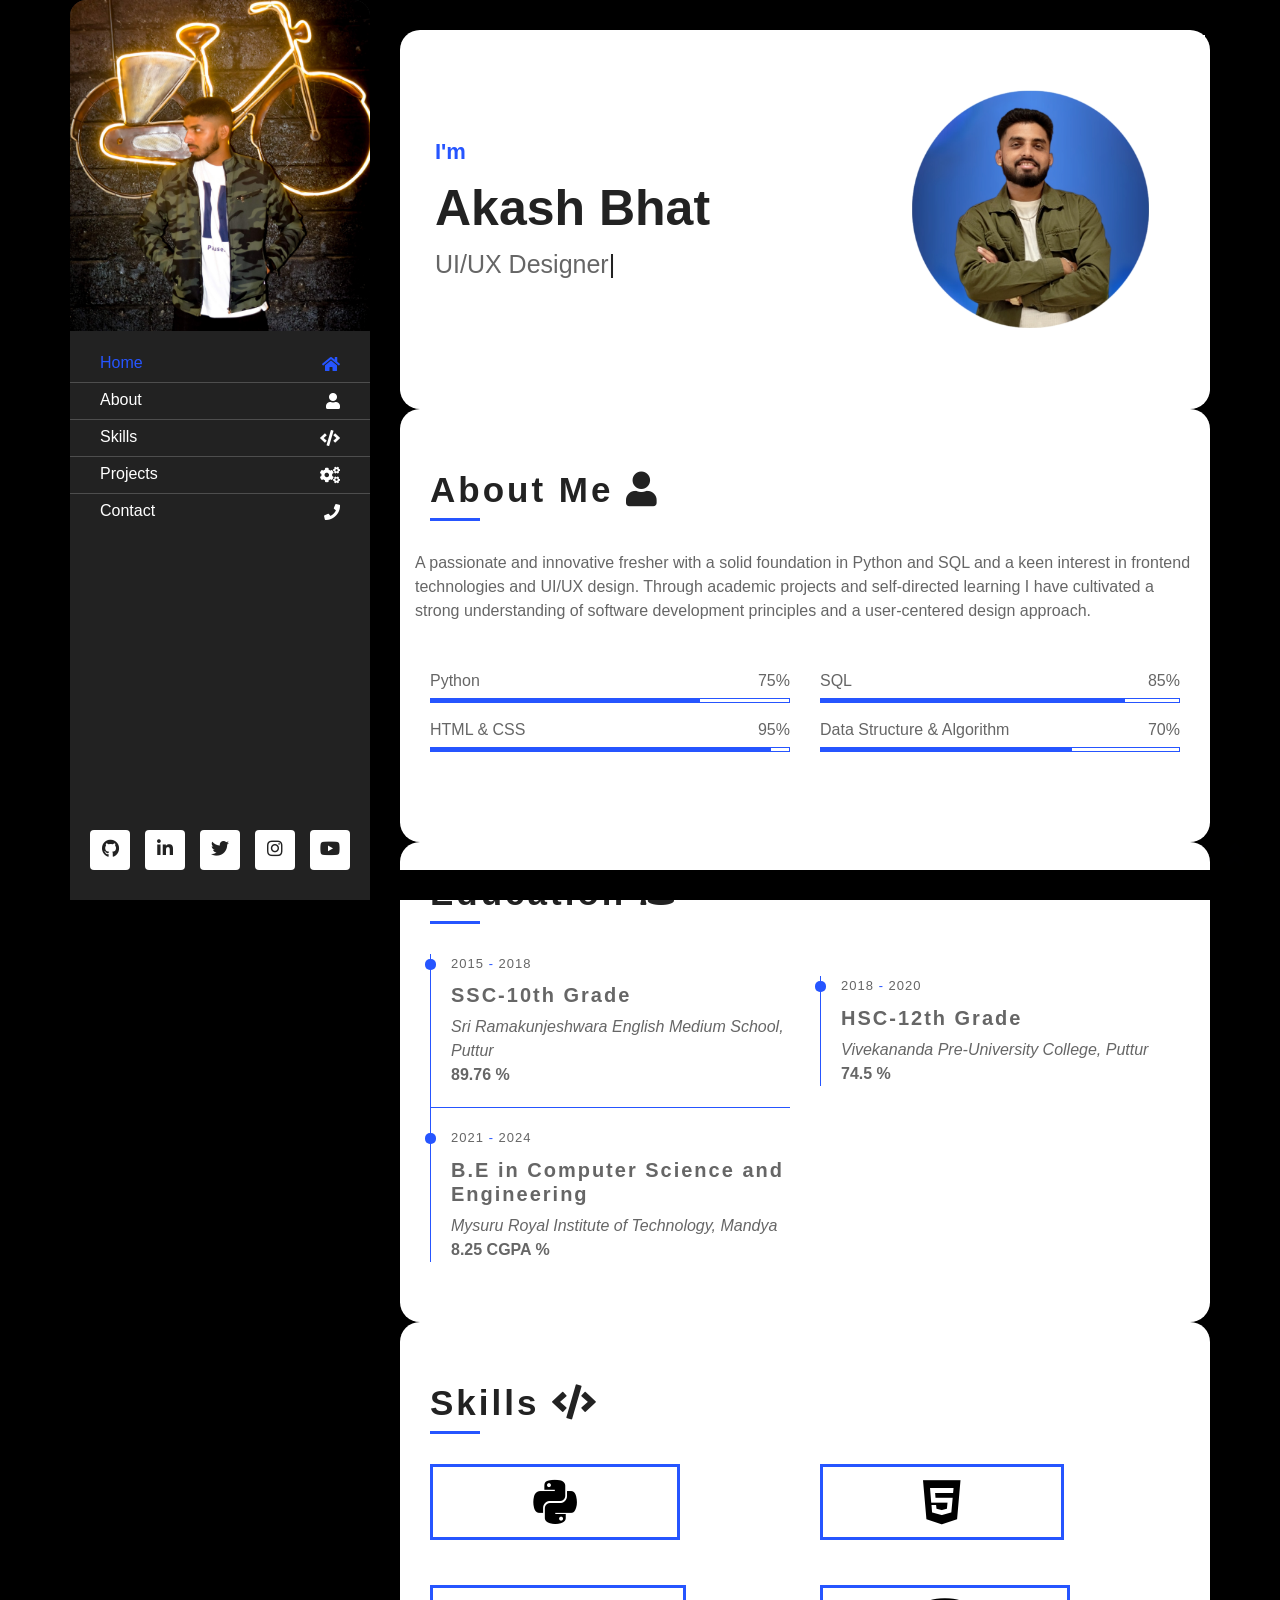
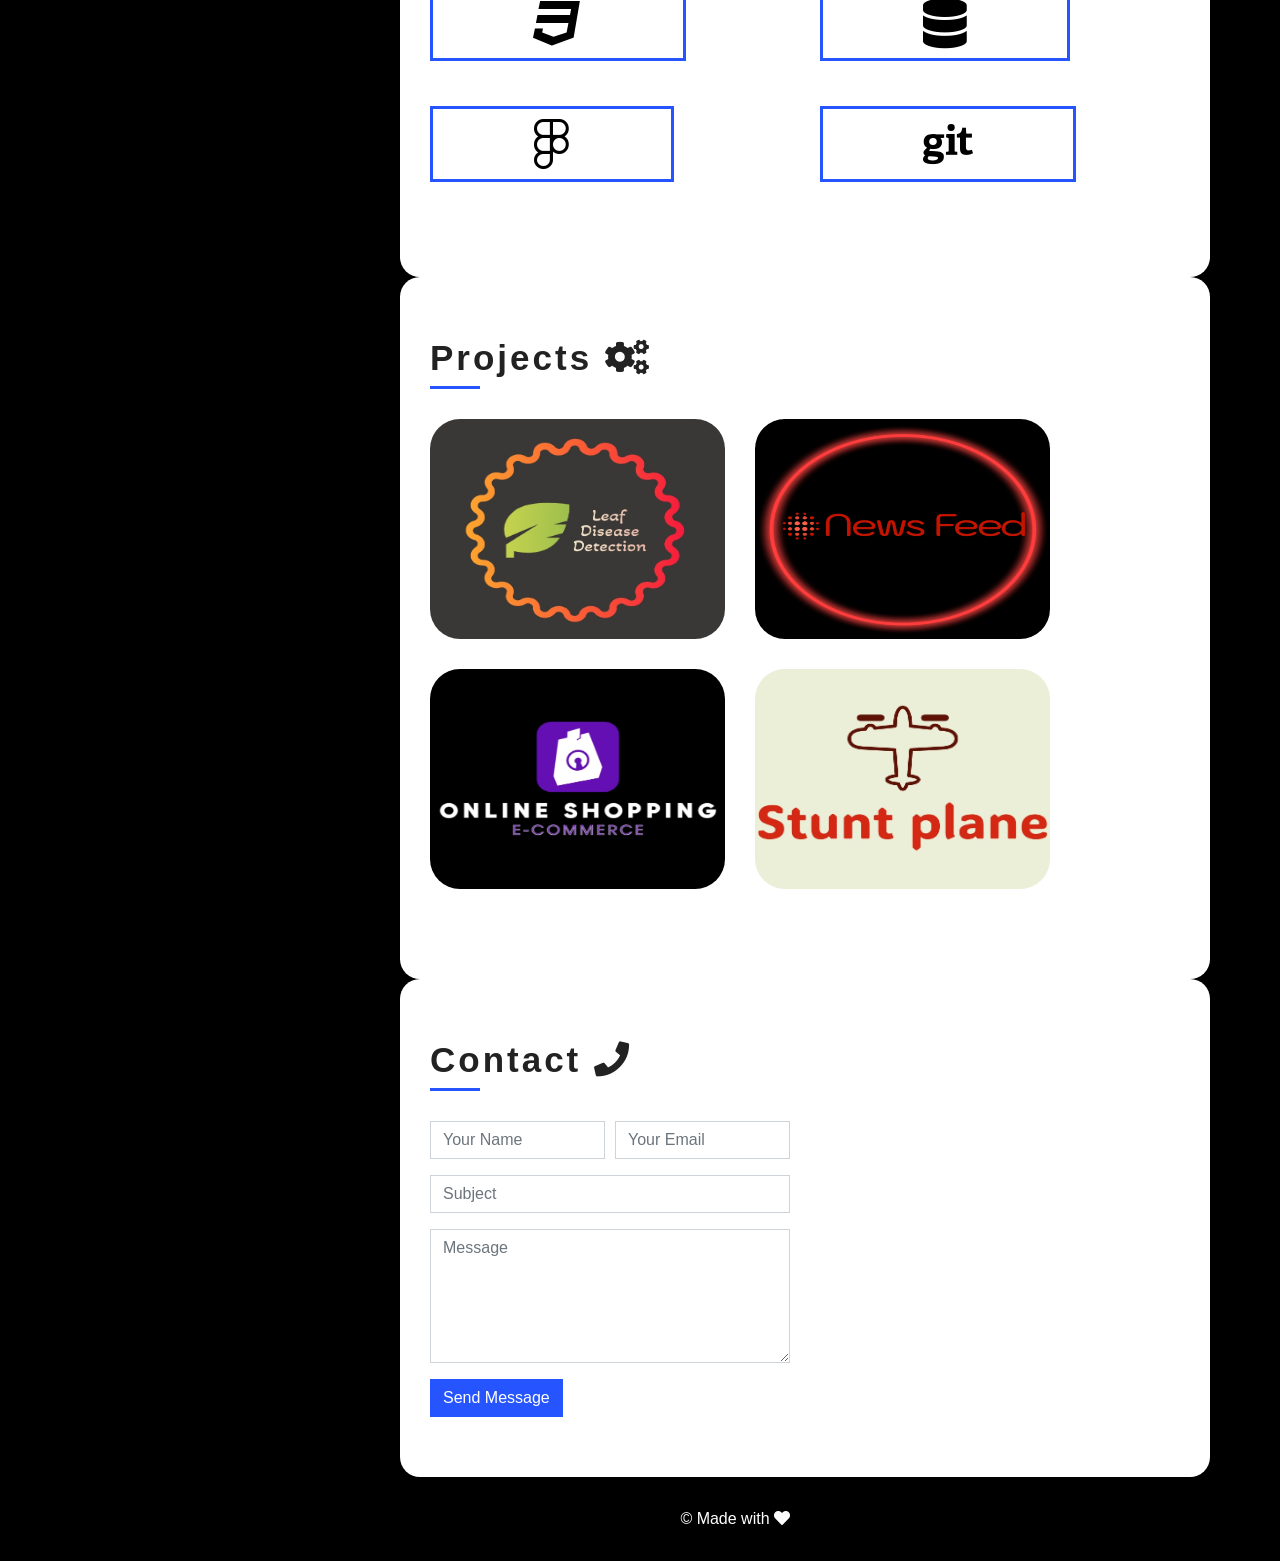
==== commit e8313486: "Update index.html" ====
--- a/Akash_Portfolio/index.html
+++ b/Akash_Portfolio/index.html
@@ -11,7 +11,9 @@
         <link href="img/favicon.ico" rel="icon">
 
         <!-- Google Fonts -->
-        <link href="https://fonts.googleapis.com/css2?family=Open+Sans:300;400;600;700;800&display=swap" rel="stylesheet">
+        <link rel="preconnect" href="https://fonts.googleapis.com">
+<link rel="preconnect" href="https://fonts.gstatic.com" crossorigin>
+<link href="https://fonts.googleapis.com/css2?family=Poppins:ital,wght@0,100;0,200;0,300;0,400;0,500;0,600;0,700;0,800;0,900;1,100;1,200;1,300;1,400;1,500;1,600;1,700;1,800;1,900&display=swap" rel="stylesheet">
    
         <!-- CSS Libraries -->
         <link href="https://stackpath.bootstrapcdn.com/bootstrap/4.4.1/css/bootstrap.min.css" rel="stylesheet">
